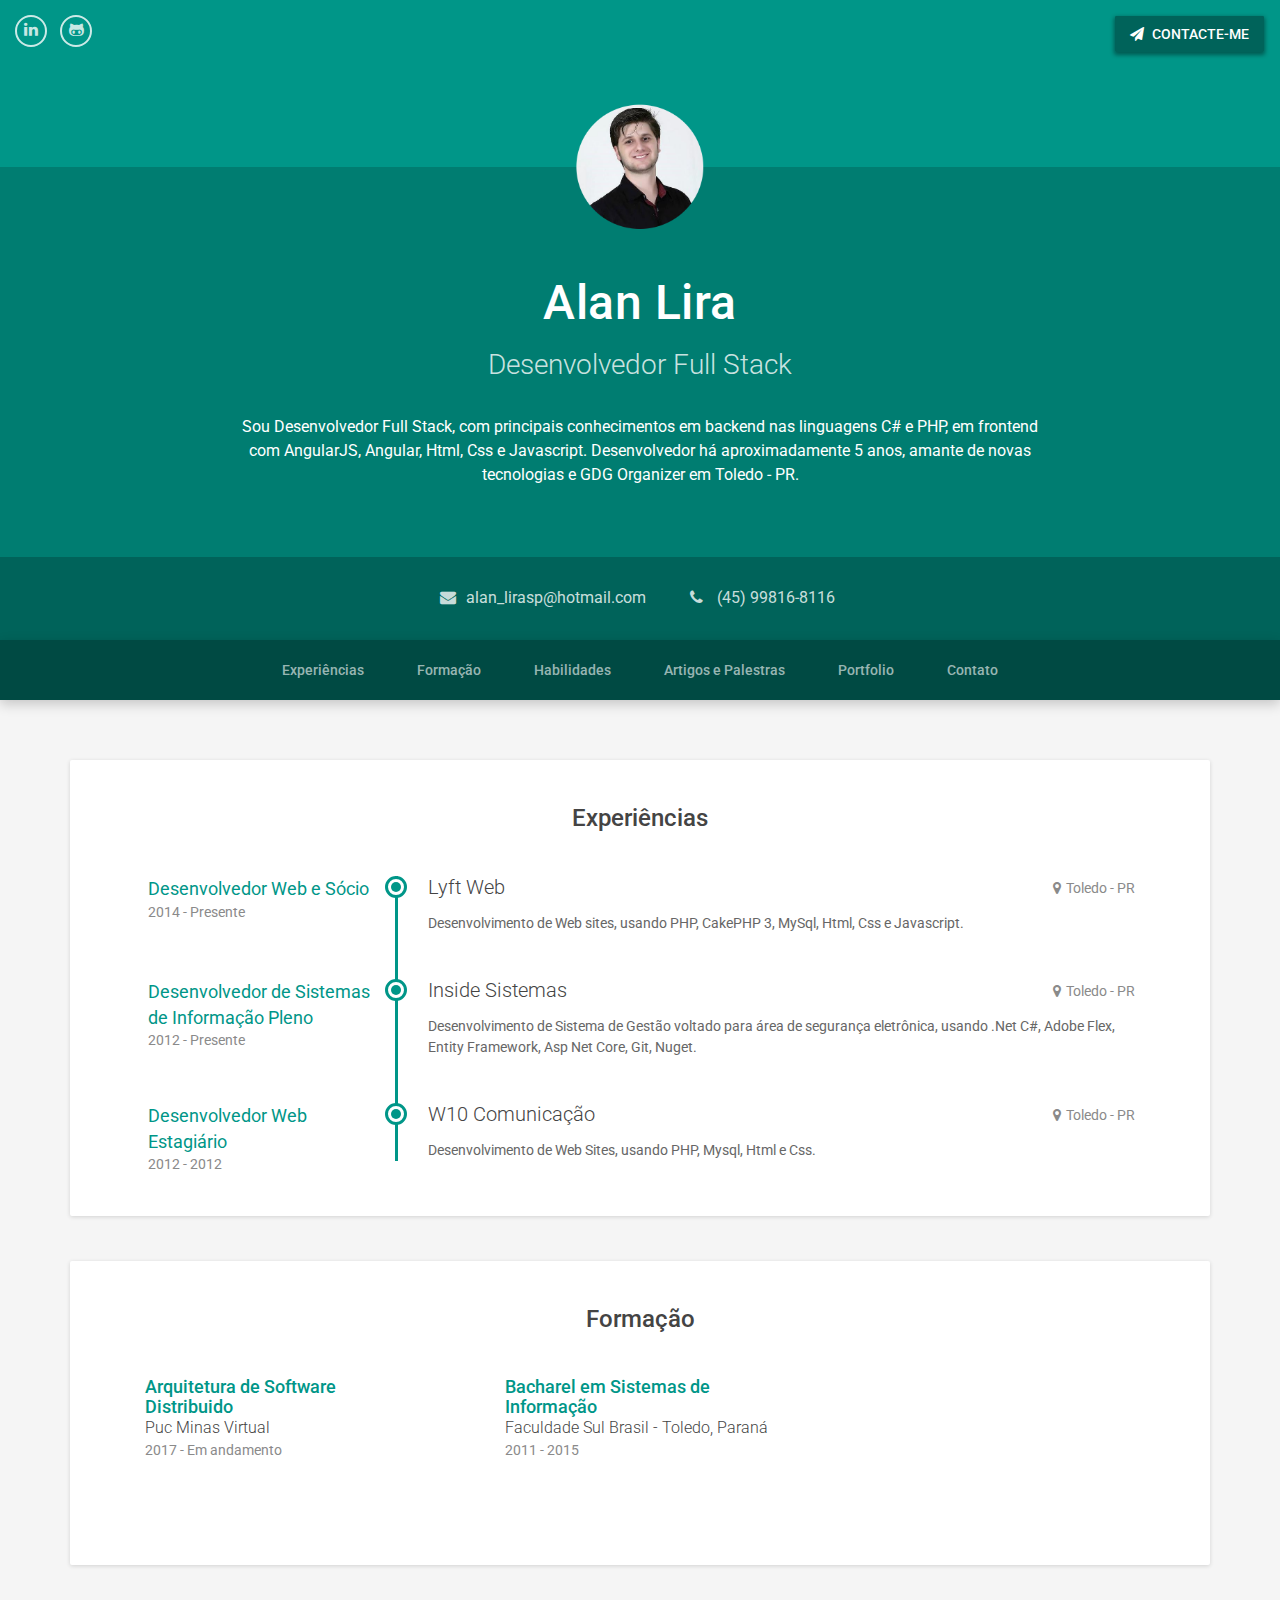
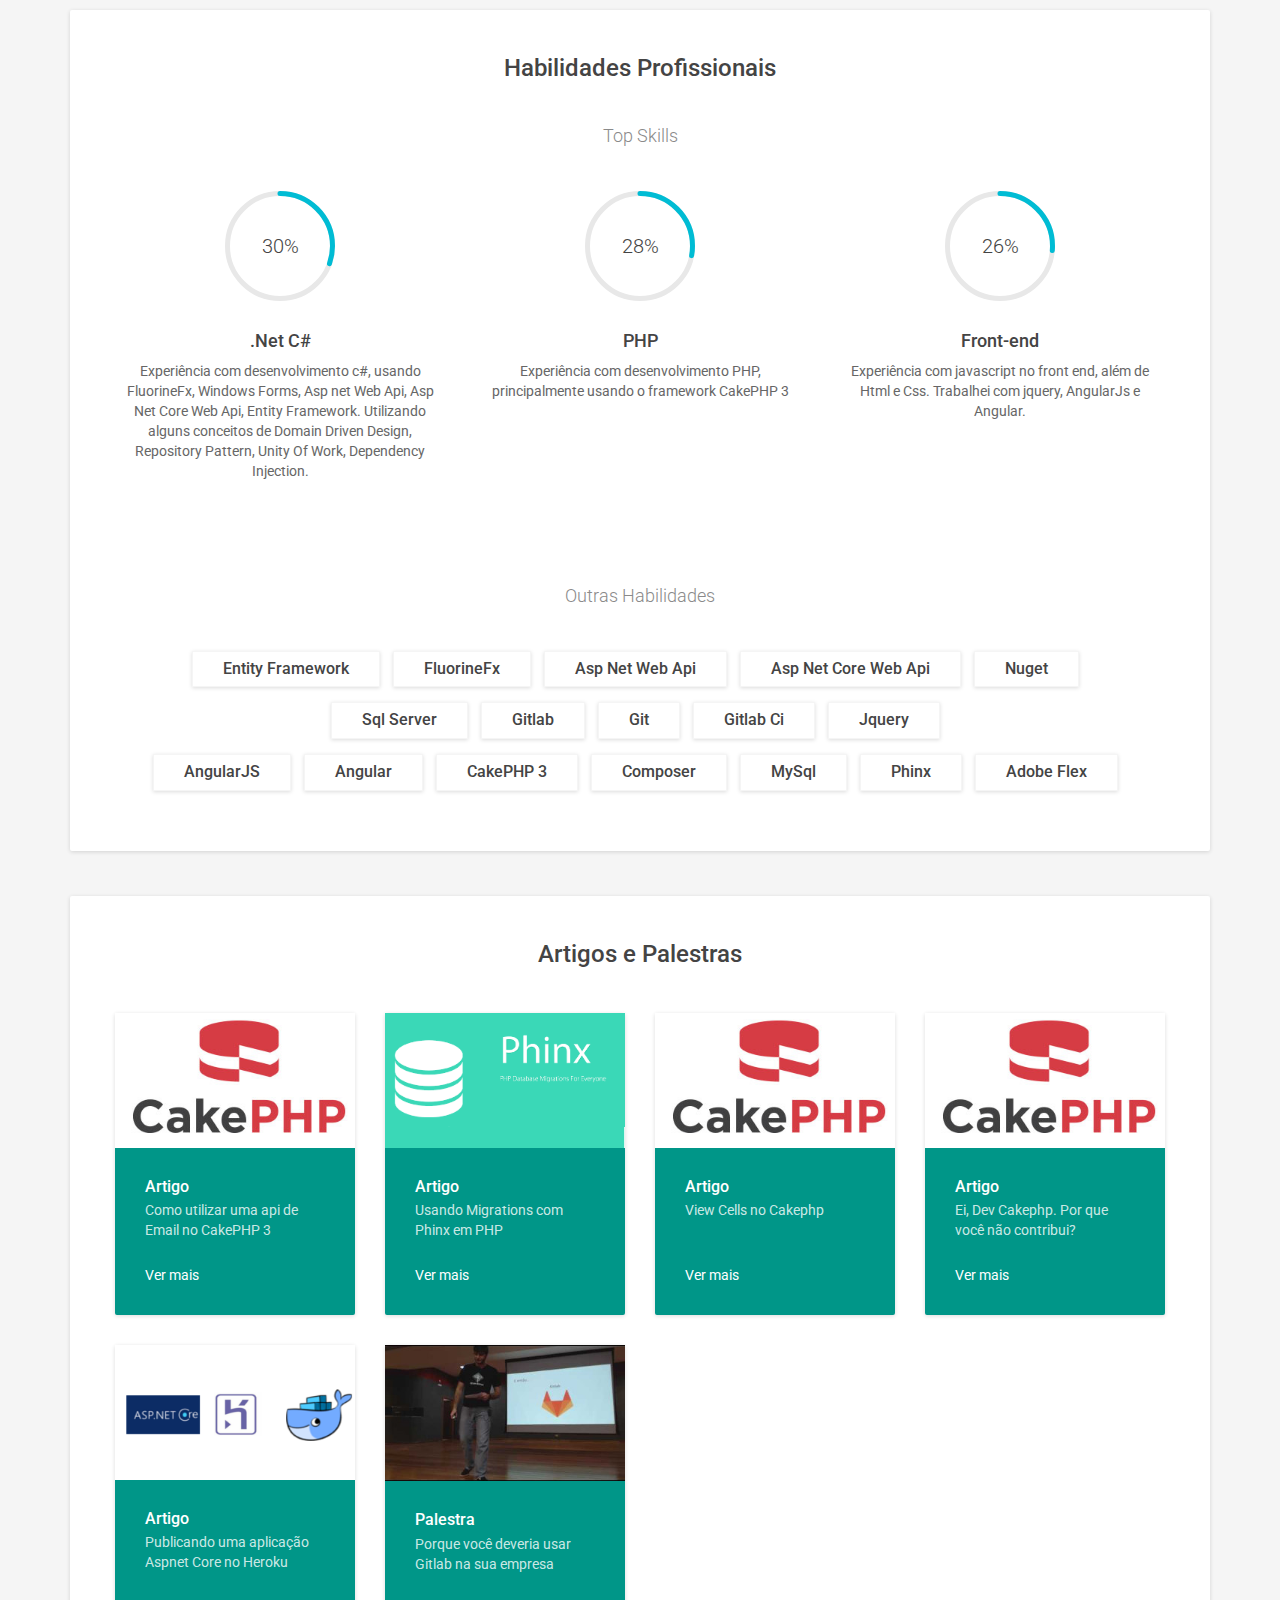
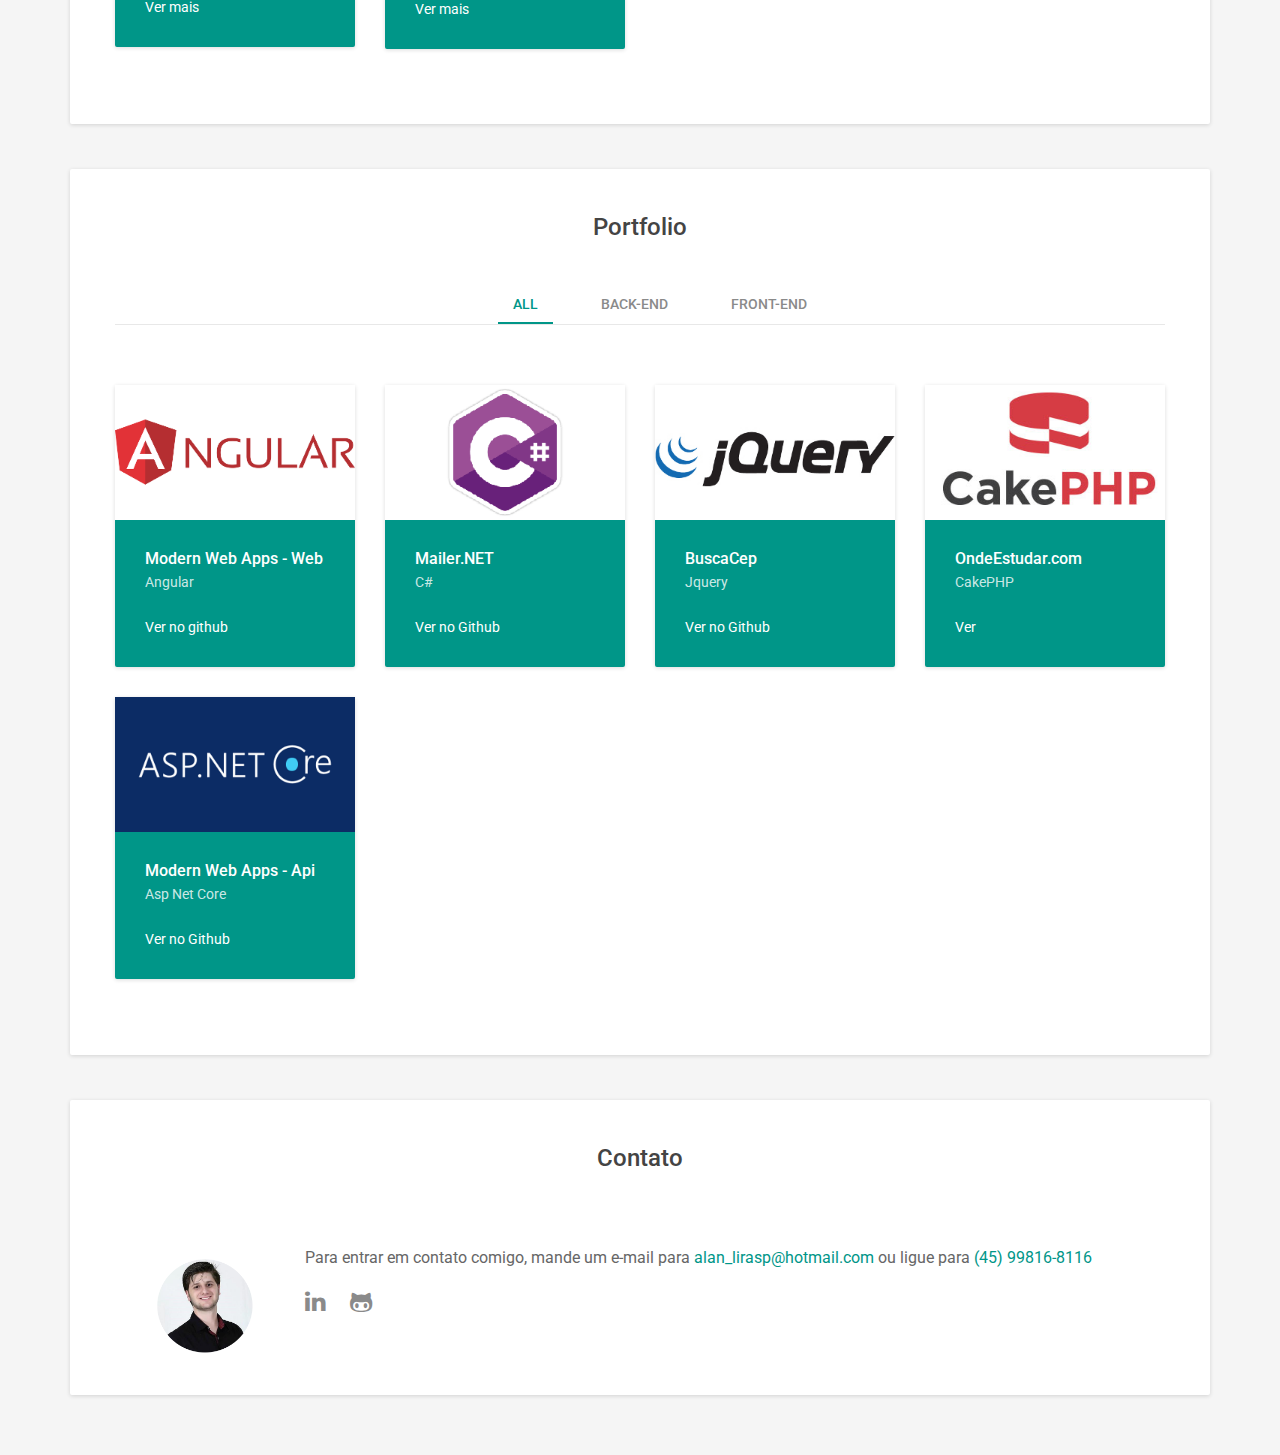
==== index.html @ 94ecdfa1 "changed images from portfolio" ====
<!DOCTYPE html>
<!--[if IE 8]> <html lang="en" class="ie8"> <![endif]-->  
<!--[if IE 9]> <html lang="en" class="ie9"> <![endif]-->  
<!--[if !IE]><!--> <html lang="en"> <!--<![endif]-->  
<head>
    <title>Alan Lira - Currículo</title>
    <!-- Meta -->
    <meta charset="utf-8">
    <meta http-equiv="X-UA-Compatible" content="IE=edge">
    <meta name="viewport" content="width=device-width, initial-scale=1.0">
    <meta name="description" content="Responsive Resume/CV／Portfolio Template">
    <meta name="author" content="Xiaoying Riley at 3rd Wave Media">    
    <link rel="shortcut icon" href="favicon.ico">  
    <link href='https://fonts.googleapis.com/css?family=Roboto:400,500,400italic,300italic,300,500italic,700,700italic,900,900italic' rel='stylesheet' type='text/css'>
    <!-- Global CSS -->
    <link rel="stylesheet" href="plugins/bootstrap/css/bootstrap.min.css">   
    <!-- Plugins CSS -->
    <link rel="stylesheet" href="plugins/font-awesome/css/font-awesome.css">
    
    <!-- Theme CSS -->  
    <link id="theme-style" rel="stylesheet" href="css/style.css">
    <!-- HTML5 shim and Respond.js for IE8 support of HTML5 elements and media queries -->
    <!--[if lt IE 9]>
      <script src="https://oss.maxcdn.com/html5shiv/3.7.2/html5shiv.min.js"></script>
      <script src="https://oss.maxcdn.com/respond/1.4.2/respond.min.js"></script>
    <![endif]-->
</head> 

<body>
    
    <header class="header">
        <div class="top-bar container-fluid">
            <div class="actions">
                <a class="btn hidden-xs" href="mailto:alan_lirasp@hotmail.com"><i class="fa fa-paper-plane" aria-hidden="true"></i> CONTACTE-ME</a>
                <!--<a class="btn" href="#"><i class="fa fa-download" aria-hidden="true"></i> Download My Resume</a>-->
            </div><!--//actions-->
            <ul class="social list-inline">
                <li><a href="https://www.linkedin.com/in/alan-lira-56ba47ab" target="_blank"><i class="fa fa-linkedin" aria-hidden="true"></i></a></li>
                <li><a href="https://github.com/lira92" target="_blank"><i class="fa fa-github-alt" aria-hidden="true"></i></a></li>
            </ul><!--//social-->
        </div><!--//top-bar-->
        
        <div class="intro">
            <div class="container text-center">
                <img class="profile-image" src="images/profile.png" alt="">
                <h1 class="name">Alan Lira</h1>
                <div class="title">Desenvolvedor Full Stack</div>
                <div class="profile">
                    <p>Sou Desenvolvedor Full Stack, com principais conhecimentos em backend nas linguagens C# e PHP, 
                        em frontend com AngularJS, Angular, Html, Css e Javascript. 
                        Desenvolvedor há aproximadamente 5 anos, amante de novas tecnologias e GDG Organizer em Toledo - PR.</p>
                </div><!--//profile-->
            </div><!--//container-->
        </div><!--//intro-->
        
        <div class="contact-info">
            <div class="container text-center">
                <ul class="list-inline">
                    <li class="email"><i class="fa fa-envelope"></i><a href="mailto:alan_lirasp@hotmail.com">alan_lirasp@hotmail.com</a></li>
                    <li><i class="fa fa-phone"></i> <a href="tel: 45998168116">(45) 99816-8116</a></li>
                    <!--<li class="website"><i class="fa fa-globe"></i><a href="#" target="_blank">portfoliosite.com</a></li>-->
                </ul>
            </div><!--//container-->
        </div><!--//contact-info-->
        
        <div class="page-nav-space-holder hidden-xs">
            <div id="page-nav-wrapper" class="page-nav-wrapper text-center">
                <div class="container">
                    <ul id="page-nav" class="nav page-nav list-inline">
                        <li><a class="scrollto" href="#experiences-section">Experiências</a></li>
                        <li><a class="scrollto" href="#education-section">Formação</a></li>
                        <li><a class="scrollto" href="#skills-section">Habilidades</a></li>
                        <li><a class="scrollto" href="#blog-section">Artigos e Palestras</a></li>
                        <li><a class="scrollto" href="#portfolio-section">Portfolio</a></li>
                        <li><a class="scrollto" href="#contact-section">Contato</a></li>
                    </ul><!--//page-nav-->
                </div>
            </div><!--//page-nav-wrapper-->
        </div>
        
    </header><!--//header-->

    <div class="wrapper container">
        <section id="experiences-section" class="experiences-section section">
            <h2 class="section-title">Experiências</h2>
            <div class="timeline">
                <div class="item">
                    <div class="work-place">
                        <h3 class="place">Lyft Web</h3>
                        <div class="location"><i class="fa fa-map-marker" aria-hidden="true"></i>Toledo - PR</div>
                    </div>
                    <div class="job-meta">
                        <div class="title">Desenvolvedor Web e Sócio</div>
                        <div class="time">2014 - Presente</div>
                    </div><!--//job-meta-->
                    <div class="job-desc">
                        <p>Desenvolvimento de Web sites, usando PHP, CakePHP 3, MySql, Html, Css e Javascript.</p> 
                    </div><!--//job-desc-->
                </div><!--//item-->

                <div class="item">
                    <div class="work-place">
                        <h3 class="place">Inside Sistemas</h3>
                        <div class="location"><i class="fa fa-map-marker" aria-hidden="true"></i>Toledo - PR</div>
                    </div>
                    <div class="job-meta">
                        <div class="title">Desenvolvedor de Sistemas <br/> de Informação Pleno</div>
                        <div class="time">2012 - Presente</div>
                    </div><!--//job-meta-->
                    <div class="job-desc">
                        <p>Desenvolvimento de Sistema de Gestão voltado para área de segurança eletrônica, 
								usando .Net C#, Adobe Flex, Entity Framework, Asp Net Core, Git, Nuget.</p> 
                    </div><!--//job-desc-->
                </div><!--//item-->

                <div class="item">
                    <div class="work-place">
                        <h3 class="place">W10 Comunicação</h3>
                        <div class="location"><i class="fa fa-map-marker" aria-hidden="true"></i>Toledo - PR</div>
                    </div>
                    <div class="job-meta">
                        <div class="title">Desenvolvedor Web <br/> Estagiário</div>
                        <div class="time">2012 - 2012</div>
                    </div><!--//job-meta-->
                    <div class="job-desc">
                        <p>Desenvolvimento de Web Sites, usando PHP, Mysql, Html e Css.</p> 
                    </div><!--//job-desc-->
                </div><!--//item-->
            </div><!--//timeline-->
            
        </section><!--//section-->

        <section id="education-section" class="education-section section">
            <h2 class="section-title">Formação</h2>
            <div class="row">                
                <div class="item col-xs-12 col-sm-4">
                    <div class="item-inner">
                        <h3 class="degree">Arquitetura de Software Distribuido</h3>
                        <div class="education-body">
                            Puc Minas Virtual
                        </div><!--//education-body-->
                        <div class="time">2017 - Em andamento</div>
                        <!--<div class="desc">
                            Lorem ipsum dolor sit amet, consectetuer adipiscing elit. Aenean commodo ligula eget dolor. Aenean massa. Cum sociis natoque penatibus et magnis dis parturient 
                        </div>-->
                    </div><!--//item-inner-->
                </div><!--//item-->
                <div class="item col-xs-12 col-sm-4">
                    <div class="item-inner">
                        <h3 class="degree">Bacharel em Sistemas de Informação</h3>
                        <div class="education-body">
                            Faculdade Sul Brasil - Toledo, Paraná
                        </div><!--//education-body-->
                        <div class="time">2011 - 2015</div>
                        <!--<div class="desc">
                            Lorem ipsum dolor sit amet, consectetuer adipiscing elit. Aenean commodo ligula eget dolor. Aenean massa. Cum sociis natoque penatibus et magnis dis parturient 
                        </div>-->
                    </div><!--//item-inner-->
                </div><!--//item-->
            </div><!--//row-->
        </section><!--//section-->
        
        
        <section id="skills-section" class="skills-section section text-center">
            <h2 class="section-title">Habilidades Profissionais</h2>
            <div class="top-skills">
                <h3 class="subtitle">Top Skills</h3>
                <div class="row">
                    <div class="item col-xs-12 col-sm-4">
                        <div class="item-inner">
                            <div class="chart-easy-pie text-center">
                                <div class="chart-theme-1 chart" data-percent="98"><span>98</span>%</div>
                            </div>
                            <h4 class="skill-name">.Net C#</h4>
                            <!--<div class="level">4 anos</div>-->
                            <div class="desc">
                                Experiência com desenvolvimento c#, usando FluorineFx, Windows Forms, Asp net Web Api, Asp Net Core Web Api, Entity Framework. 
								Utilizando alguns conceitos de Domain Driven Design, Repository Pattern, Unity Of Work, Dependency Injection.
                            </div>
                        </div><!--//item-inner-->
                    </div><!--//item-->
                    <div class="item col-xs-12 col-sm-4">
                        <div class="item-inner">
                            <div class="chart-easy-pie text-center">
                                <div class="chart-theme-1 chart" data-percent="90"><span>90</span>%</div>
                            </div>
                            <h4 class="skill-name">PHP</h4>
                            <!--<div class="level">Expert, 8 years</div>-->
                            <div class="desc">
                                Experiência com desenvolvimento PHP, principalmente usando o framework CakePHP 3
                            </div>
                        </div><!--//item-inner-->
                    </div><!--//item-->
                    <div class="item col-xs-12 col-sm-4">
                        <div class="item-inner">
                            <div class="chart-easy-pie text-center">
                                <div class="chart-theme-1 chart" data-percent="85"><span>85</span>%</div>
                            </div>
                            <h4 class="skill-name">Front-end</h4>
                            <!--<div class="level">Advanced, 4 years</div>-->
                            <div class="desc">
                                Experiência com javascript no front end, além de Html e Css. Trabalhei com jquery, AngularJs e Angular.
                            </div>
                        </div><!--//item-inner-->
                    </div><!--//item-->
                </div><!--//row-->
            </div><!--//top-skills-->
            
            <div class="other-skills">
                <h3 class="subtitle">Outras Habilidades</h3>
                <div class="misc-skills">
                    <span class="skill-tag">Entity Framework</span>
                    <span class="skill-tag">FluorineFx</span>
                    <span class="skill-tag">Asp Net Web Api</span>
                    <span class="skill-tag">Asp Net Core Web Api</span>
                    <span class="skill-tag">Nuget</span>
                    <br>
                    <span class="skill-tag">Sql Server</span>
                    <span class="skill-tag">Gitlab</span>
                    <span class="skill-tag">Git</span>
                    <span class="skill-tag">Gitlab Ci</span>
                    <span class="skill-tag">Jquery</span>
                    <br>
                    <span class="skill-tag">AngularJS</span>
                    <span class="skill-tag">Angular</span>
                    <span class="skill-tag">CakePHP 3</span>
                    <span class="skill-tag">Composer</span>
                    <span class="skill-tag">MySql</span>
                    <span class="skill-tag">Phinx</span>
                    <span class="skill-tag">Adobe Flex</span>
                </div>
            </div><!--//other-skills-->
            
        </section><!--//skills-section-->
        
        <section id="blog-section" class="portfolio-section section">
            <h2 class="section-title">Artigos e Palestras</h2>
            <div class="items-wrapper isotope row">
                <div class="item col-md-3 col-xs-6 ">
                    <div class="item-inner">
                        <figure class="figure">
                            <img class="img-responsive" src="images/posts/cakephp.png" alt="" />
                        </figure>
                        <div class="content text-left">
                            <h3 class="sub-title"><a href="#">Artigo</a></h3>
                            <div class="meta">Como utilizar uma api de Email no CakePHP 3</div>
                            <div class="action">
                                <a href="#">
                                    Ver mais
                                </a>
                            </div>
                        </div><!--//content-->    
                        <a class="link-mask" target="_blank" href="https://medium.com/@lira92/como-utilizar-uma-api-de-email-no-cake-php-3-7c60fd115f94"></a>              
                    </div><!--//item-inner-->
                </div><!--//item-->
                <div class="item col-md-3 col-xs-6 ">
                    <div class="item-inner">
                        <figure class="figure">
                            <img class="img-responsive" src="images/posts/phinx.png" alt="" />
                        </figure>
                        <div class="content text-left">
                            <h3 class="sub-title"><a href="#">Artigo</a></h3>
                            <div class="meta">Usando Migrations com Phinx em PHP</div>
                            <div class="action">
                                <a href="#">
                                    Ver mais
                                </a>
                            </div>
                        </div><!--//content-->    
                        <a class="link-mask" target="_blank" href="https://medium.com/@lira92/trabalhando-com-migrations-com-phinx-df0461e6182e"></a>              
                    </div><!--//item-inner-->
                </div><!--//item-->
                <div class="item col-md-3 col-xs-6 ">
                    <div class="item-inner">
                        <figure class="figure">
                            <img class="img-responsive" src="images/posts/cakephp.png" alt="" />
                        </figure>
                        <div class="content text-left">
                            <h3 class="sub-title"><a href="#">Artigo</a></h3>
                            <div class="meta">View Cells no Cakephp <br/><br/></div>
                            <div class="action">
                                <a href="#">
                                    Ver mais
                                </a>
                            </div>
                        </div><!--//content-->    
                        <a class="link-mask" target="_blank" href="https://medium.com/@lira92/view-cells-no-cakephp-d301a5a92a45"></a>              
                    </div><!--//item-inner-->
                </div><!--//item-->
                <div class="item col-md-3 col-xs-6 ">
                    <div class="item-inner">
                        <figure class="figure">
                            <img class="img-responsive" src="images/posts/cakephp.png" alt="" />
                        </figure>
                        <div class="content text-left">
                            <h3 class="sub-title">
                                <a href="#">
                                    Artigo
                                </a>
                            </h3>
                            <div class="meta">Ei, Dev Cakephp. Por que você não contribui?</div>
                            <div class="action">
                                <a href="#">
                                    Ver mais
                                </a>
                            </div>
                        </div><!--//content-->    
                        <a class="link-mask" target="_blank" href="http://www.cakephpbrasil.com.br/documentacao/2017/04/10/ei-dev-cakephp-por-que-voce-nao-contribui/"></a>              
                    </div><!--//item-inner-->
                </div><!--//item-->

                <div class="item col-md-3 col-xs-6 ">
                    <div class="item-inner">
                        <figure class="figure">
                            <img class="img-responsive" src="images/posts/asp-net-heroku.png" alt="" />
                        </figure>
                        <div class="content text-left">
                            <h3 class="sub-title">
                                <a href="#">
                                    Artigo
                                </a>
                            </h3>
                            <div class="meta">Publicando uma aplicação Aspnet Core no Heroku</div>
                            <div class="action">
                                <a href="#">
                                    Ver mais
                                </a>
                            </div>
                        </div><!--//content-->    
                        <a class="link-mask" target="_blank" href="http://www.gdgtoledopr.org/aspnet/heroku/docker/dotnet/2017/06/01/publicando-uma-aplicacao-asp-net-core-no-heroku/"></a>              
                    </div><!--//item-inner-->
                </div><!--//item-->

                <div class="item col-md-3 col-xs-6 ">
                    <div class="item-inner">
                        <figure class="figure">
                            <img class="img-responsive" src="images/posts/gitlab-palestra.jpg" alt="" />
                        </figure>
                        <div class="content text-left">
                            <h3 class="sub-title">
                                <a href="#">
                                    Palestra
                                </a>
                            </h3>
                            <div class="meta">Porque você deveria usar Gitlab na sua empresa</div>
                            <div class="action">
                                <a href="#">
                                    Ver mais
                                </a>
                            </div>
                        </div><!--//content-->    
                        <a class="link-mask" target="_blank" href="https://www.youtube.com/watch?v=D3w7IYBYNvc"></a>              
                    </div><!--//item-inner-->
                </div><!--//item-->
                
            </div><!--//item-wrapper-->
            
        </section><!--//section-->

        <section id="portfolio-section" class="portfolio-section section">
            <h2 class="section-title">Portfolio</h2>
            <ul id="filters" class="filters clearfix">
                <li class="type active" data-filter="*">All</li>
                <li class="type" data-filter=".backend">Back-end</li>
                <li class="type" data-filter=".frontend">Front-end</li>
            </ul><!--//filters-->
            <div class="items-wrapper isotope row">
                <div class="item frontend col-md-3 col-xs-6 ">
                    <div class="item-inner">
                        <figure class="figure">
                            <img class="img-responsive" src="images/portfolio/angular.png" alt="" />
                        </figure>
                        <div class="content text-left">
                            <h3 class="sub-title"><a href="#">Modern Web Apps - Web</a></h3>
                            <div class="meta">Angular</div>
                            <div class="action"><a href="#">Ver no github</a></div>
                        </div><!--//content-->    
                        <a class="link-mask" target="_blank" href="https://github.com/lira92/ModernStore.App"></a>              
                    </div><!--//item-inner-->
                </div><!--//item-->
                <div class="item backend col-md-3 col-xs-6 ">
                    <div class="item-inner">
                        <figure class="figure">
                            <img class="img-responsive" src="images/portfolio/csharp.png" alt="" />
                        </figure>
                        <div class="content text-left">
                            <h3 class="sub-title"><a href="#">Mailer.NET</a></h3>
                            <div class="meta">C#</div>
                            <div class="action"><a href="#">Ver no Github</a></div>
                        </div><!--//content-->    
                        <a class="link-mask" target="_blank" href="https://github.com/Inside-Sistemas/mailer.net"></a>              
                    </div><!--//item-inner-->
                </div><!--//item-->
                <div class="item frontend col-md-3 col-xs-6 ">
                    <div class="item-inner">
                        <figure class="figure">
                            <img class="img-responsive" src="images/portfolio/jquery.jpg" alt="" />
                        </figure>
                        <div class="content text-left">
                            <h3 class="sub-title"><a href="#">BuscaCep</a></h3>
                            <div class="meta">Jquery</div>
                            <div class="action"><a href="#">Ver no Github</a></div>
                        </div><!--//content-->    
                        <a class="link-mask" target="_blank" href="https://github.com/lira92/buscacep"></a>              
                    </div><!--//item-inner-->
                </div><!--//item-->
                <div class="item backend col-md-3 col-xs-6 ">
                    <div class="item-inner">
                        <figure class="figure">
                            <img class="img-responsive" src="images/portfolio/cakephp.png" alt="" />
                        </figure>
                        <div class="content text-left">
                            <h3 class="sub-title"><a href="#">OndeEstudar.com</a></h3>
                            <div class="meta">CakePHP</div>
                            <div class="action"><a href="#">Ver</a></div>
                        </div><!--//content-->    
                        <a class="link-mask" target="_blank" href="http://ondeestudar.com/"></a>              
                    </div><!--//item-inner-->
                </div><!--//item-->
                <div class="item backend col-md-3 col-xs-6 ">
                    <div class="item-inner">
                        <figure class="figure">
                            <img class="img-responsive" src="images/portfolio/asp-net-core.png" alt="" />
                        </figure>
                        <div class="content text-left">
                            <h3 class="sub-title"><a href="#">Modern Web Apps - Api</a></h3>
                            <div class="meta">Asp Net Core</div>
                            <div class="action"><a href="#">Ver no Github</a></div>
                        </div><!--//content-->    
                        <a class="link-mask" target="_blank" href="https://github.com/lira92/ModernStore.Api"></a>              
                    </div><!--//item-inner-->
                </div><!--//item-->
            </div><!--//item-wrapper-->
            
        </section><!--//section-->
        
        <section id="contact-section" class="contact-section section">
            <h2 class="section-title">Contato</h2>
            <div class="intro">
                <img class="profile-image" src="images/profile.png" alt="">
                <div class="dialog">
                    <p>Para entrar em contato comigo, mande um e-mail para <a href="mailto:alan_lirasp@hotmail.com">alan_lirasp@hotmail.com</a> ou ligue para <a href="tel:45998168116">(45) 99816-8116</a></p>
                    <ul class="social list-inline">
                        <li><a href="https://www.linkedin.com/in/alan-lira-56ba47ab"><i class="fa fa-linkedin" aria-hidden="true"></i></a></li>
                        <li><a href="https://github.com/lira92"><i class="fa fa-github-alt" aria-hidden="true"></i></a></li>
                    </ul><!--//social-->
                </div><!--//diaplog-->
            </div><!--//intro-->

        </section><!--//section-->
        
    </div><!--//wrapper-->
    
    <!-- Javascript -->          
    <script type="text/javascript" src="plugins/jquery-1.12.4.min.js"></script>
    <script type="text/javascript" src="plugins/bootstrap/js/bootstrap.min.js"></script>  
    <script type="text/javascript" src="plugins/back-to-top.js"></script>
    <script type="text/javascript" src="plugins/jquery-scrollTo/jquery.scrollTo.min.js"></script> 
    <script type="text/javascript" src="plugins/easy-pie-chart/dist/jquery.easypiechart.min.js"></script>
    <script type="text/javascript" src="plugins/imagesloaded.pkgd.min.js"></script> 
    <script type="text/javascript" src="plugins/isotope.pkgd.min.js"></script>  

    <!-- custom js -->
    <script type="text/javascript" src="js/main.js"></script>
</body>
</html>
---- css/style.css ----
/*   
 * Template Name: Sphere - Responsive website template for CV/Resume/Portfolio
 * Version: 1.0
 * Author: Xiaoying Riley at 3rd Wave Media
 * Website: http://themes.3rdwavemedia.com/
 * Twitter: @3rdwave_themes
*/
/* ======= Base ======= */
body {
  font-family: 'Roboto', sans-serif;
  color: #666;
  background: #f5f5f5;
  font-size: 14px;
  -webkit-font-smoothing: antialiased;
  -moz-osx-font-smoothing: grayscale;
  color: #444;
  overflow-x: hidden;
}
h1,
h2,
h3,
h4,
h5,
h6 {
  font-weight: 500;
}
a {
  color: #009688;
  -webkit-transition: all 0.4s ease-in-out;
  -moz-transition: all 0.4s ease-in-out;
  -ms-transition: all 0.4s ease-in-out;
  -o-transition: all 0.4s ease-in-out;
}
a:hover {
  text-decoration: underline;
  color: #004a43;
}
a:focus {
  text-decoration: none;
}
p {
  line-height: 1.5;
}
.btn,
a.btn {
  background: #00635a;
  color: #fff;
  padding: 8px 15px;
  -webkit-border-radius: 2px;
  -moz-border-radius: 2px;
  -ms-border-radius: 2px;
  -o-border-radius: 2px;
  border-radius: 2px;
  -moz-background-clip: padding;
  -webkit-background-clip: padding-box;
  background-clip: padding-box;
  -webkit-box-shadow: 0 2px 4px 0 rgba(0, 0, 0, 0.4);
  -moz-box-shadow: 0 2px 4px 0 rgba(0, 0, 0, 0.4);
  box-shadow: 0 2px 4px 0 rgba(0, 0, 0, 0.4);
  text-transform: uppercase;
  font-weight: 500;
  font-size: 14px;
}
.btn:hover,
a.btn:hover {
  color: #fff;
  background: #007d71;
}
#topcontrol {
  -webkit-transition: all 0.4s ease-in-out;
  -moz-transition: all 0.4s ease-in-out;
  -ms-transition: all 0.4s ease-in-out;
  -o-transition: all 0.4s ease-in-out;
  background: #00635a;
  color: #fff;
  text-align: center;
  display: inline-block;
  z-index: 30;
  width: 36px;
  height: 36px;
  -webkit-border-radius: 50%;
  -moz-border-radius: 50%;
  -ms-border-radius: 50%;
  -o-border-radius: 50%;
  border-radius: 50%;
  -moz-background-clip: padding;
  -webkit-background-clip: padding-box;
  background-clip: padding-box;
  -webkit-box-shadow: 0 6px 10px 0 rgba(0, 0, 0, 0.3);
  -moz-box-shadow: 0 6px 10px 0 rgba(0, 0, 0, 0.3);
  box-shadow: 0 6px 10px 0 rgba(0, 0, 0, 0.3);
}
#topcontrol:hover {
  background: #004a43;
  color: #fff;
}
#topcontrol .fa {
  position: relative;
  top: 3px;
  font-size: 25px;
  font-weight: normal;
}
.header {
  background: #009688;
  color: #fff;
}
.header a {
  color: #fff;
}
.header .top-bar {
  position: relative;
  padding-top: 15px;
  padding-bottom: 120px;
}
.header .social {
  margin-bottom: 0;
}
.header .social a {
  color: rgba(255, 255, 255, 0.8);
  display: inline-block;
  text-align: center;
  width: 32px;
  height: 32px;
  -webkit-border-radius: 50%;
  -moz-border-radius: 50%;
  -ms-border-radius: 50%;
  -o-border-radius: 50%;
  border-radius: 50%;
  -moz-background-clip: padding;
  -webkit-background-clip: padding-box;
  background-clip: padding-box;
  padding-top: 2px;
  font-size: 16px;
  border: 2px solid rgba(255, 255, 255, 0.8);
}
.header .social a:hover {
  color: #fff;
  border-color: #fff;
}
.header .actions {
  position: absolute;
  right: 15px;
  top: 15px;
}
.header .actions .fa {
  margin-right: 5px;
}
.header .actions a {
  margin-right: 10px;
  color: #fff;
}
.header .actions a:last-child {
  margin-right: 0;
}
.header .profile-image {
  position: absolute;
  width: 160px;
  height: 160px;
  top: -80px;
  margin-left: -80px;
  left: 50%;
}
.header .name {
  font-size: 48px;
  margin-bottom: 15px;
  letter-spacing: 0.5px;
}
.header .title {
  font-size: 28px;
  font-weight: 300;
  color: rgba(255, 255, 255, 0.8);
  margin-bottom: 30px;
}
.header .intro {
  background: #007d71;
  padding-top: 90px;
  padding-bottom: 60px;
  position: relative;
  font-size: 16px;
}
.header .profile {
  max-width: 800px;
  margin: 0 auto;
}
.header .contact-info {
  background: #00635a;
  padding-top: 30px;
  padding-bottom: 30px;
  font-size: 16px;
}
.header .contact-info ul {
  margin-bottom: 0;
}
.header .contact-info li {
  margin-right: 30px;
  color: rgba(255, 255, 255, 0.8);
}
.header .contact-info li a {
  color: rgba(255, 255, 255, 0.8);
}
.header .contact-info li a:hover {
  color: #fff;
}
.header .contact-info li:last-child {
  margin-right: 0;
}
.header .contact-info li .fa {
  margin-right: 10px;
}
/* Page Nav */
.page-nav-space-holder {
  height: 60px;
  position: relative;
}
.page-nav-wrapper {
  background: #004a43;
  padding-top: 20px;
  padding-bottom: 20px;
  position: absolute;
  width: 100%;
  left: 0;
  -webkit-box-shadow: 0 4px 12px rgba(0, 0, 0, 0.2);
  -moz-box-shadow: 0 4px 12px rgba(0, 0, 0, 0.2);
  box-shadow: 0 4px 12px rgba(0, 0, 0, 0.2);
}
.page-nav-wrapper.fixed {
  position: fixed;
  top: 0;
  left: 0;
  width: 100%;
  z-index: 100;
  background: #009688;
}
.page-nav-wrapper a {
  color: rgba(255, 255, 255, 0.6);
  text-decoration: none;
  font-weight: 500;
}
.page-nav-wrapper .page-nav {
  margin: 0 auto;
  display: inline-block;
}
.page-nav-wrapper .page-nav li {
  margin-right: 30px;
  display: inline-block;
  background: none;
}
.page-nav-wrapper .page-nav li:hover,
.page-nav-wrapper .page-nav li:active {
  background: none;
}
.page-nav-wrapper .page-nav li.active a {
  color: #fff;
  background: none;
}
.page-nav-wrapper .page-nav li a {
  color: rgba(255, 255, 255, 0.6);
  padding: inherit;
}
.page-nav-wrapper .page-nav li a:hover {
  color: #fff;
}
.page-nav-wrapper .page-nav li a:hover,
.page-nav-wrapper .page-nav li a:active,
.page-nav-wrapper .page-nav li a:focus {
  background: none;
}
.page-nav-wrapper .page-nav li:last-child {
  margin-right: 0;
}
.wrapper {
  padding-top: 60px;
  padding-bottom: 60px;
}
.section {
  -webkit-box-shadow: 0 1px 4px 0 rgba(0, 0, 0, 0.14);
  -moz-box-shadow: 0 1px 4px 0 rgba(0, 0, 0, 0.14);
  box-shadow: 0 1px 4px 0 rgba(0, 0, 0, 0.14);
  padding: 45px;
  background: #fff;
  margin-bottom: 45px;
  -webkit-border-radius: 2px;
  -moz-border-radius: 2px;
  -ms-border-radius: 2px;
  -o-border-radius: 2px;
  border-radius: 2px;
  -moz-background-clip: padding;
  -webkit-background-clip: padding-box;
  background-clip: padding-box;
}
.section:last-child {
  margin-bottom: 0;
}
.section-title {
  margin-top: 0;
  margin-bottom: 45px;
  font-size: 24px;
  text-align: center;
}
.timeline {
  border-left: 3px solid #009688;
  border-bottom-right-radius: 2px;
  border-top-right-radius: 2px;
  position: relative;
  padding: 0 30px;
  margin-left: 280px;
}
.timeline .item {
  position: relative;
  margin-bottom: 45px;
}
.timeline .item:last-child {
  margin-bottom: 0;
}
.timeline .item:before {
  content: "";
  position: absolute;
  left: -43px;
  top: 0;
  display: inline-block;
  width: 22px;
  height: 22px;
  -webkit-border-radius: 50%;
  -moz-border-radius: 50%;
  -ms-border-radius: 50%;
  -o-border-radius: 50%;
  border-radius: 50%;
  -moz-background-clip: padding;
  -webkit-background-clip: padding-box;
  background-clip: padding-box;
  background: #fff;
  border: 3px solid #009688;
}
.timeline .item:after {
  content: "";
  position: absolute;
  left: -37px;
  top: 6px;
  display: inline-block;
  width: 10px;
  height: 10px;
  -webkit-border-radius: 50%;
  -moz-border-radius: 50%;
  -ms-border-radius: 50%;
  -o-border-radius: 50%;
  border-radius: 50%;
  -moz-background-clip: padding;
  -webkit-background-clip: padding-box;
  background-clip: padding-box;
  background: #009688;
  z-index: 10;
}
.timeline .work-place {
  position: relative;
}
.timeline .location {
  position: absolute;
  right: 0;
  top: 2px;
  color: #8a8a8a;
}
.timeline .location .fa {
  margin-right: 5px;
}
.timeline .place {
  margin-top: 0;
  margin-bottom: 15px;
  font-size: 20px;
  font-weight: 300;
}
.timeline .job-meta {
  position: absolute;
  left: -280px;
  top: 0;
}
.timeline .job-meta .title {
  font-size: 18px;
  color: #009688;
}
.timeline .job-meta .time {
  color: #8a8a8a;
}
.timeline .job-desc {
  color: #666;
}
.education-section .item {
  margin-bottom: 45px;
}
.education-section .item-inner {
  padding: 0 30px;
}
.education-section .degree {
  font-size: 18px;
  color: #009688;
  margin-top: 0;
  margin-bottom: 0px;
}
.education-section .education-body {
  font-weight: 500;
  margin-bottom: 0px;
  font-size: 16px;
  font-weight: 300;
}
.education-section .time {
  color: #8a8a8a;
  margin-bottom: 15px;
}
.education-section .desc {
  color: #666;
}
.skills-section .subtitle {
  font-size: 18px;
  color: #8a8a8a;
  margin-top: 0;
  margin-bottom: 45px;
  font-weight: 300;
}
.skills-section .top-skills {
  margin-bottom: 60px;
}
.skills-section .top-skills .item {
  margin-bottom: 45px;
}
.skills-section .level {
  color: #8a8a8a;
  margin-bottom: 15px;
}
.skills-section .desc {
  color: #666;
}
.skills-section .skill-tag {
  -webkit-box-shadow: 0 1px 4px 0 rgba(0, 0, 0, 0.14);
  -moz-box-shadow: 0 1px 4px 0 rgba(0, 0, 0, 0.14);
  box-shadow: 0 1px 4px 0 rgba(0, 0, 0, 0.14);
  padding: 6px 30px;
  display: inline-block;
  margin-right: 10px;
  border: 1px solid #f5f5f5;
  font-weight: 500;
  margin-bottom: 15px;
  font-size: 16px;
}
.chart-easy-pie {
  positon: relative;
}
.chart {
  width: 110px;
  height: 110px;
  vertical-align: middle;
  position: relative;
  margin: 0 auto;
  text-align: center;
  font-size: 20px;
  font-weight: 300;
  margin-bottom: 30px;
}
.chart span {
  line-height: 110px;
}
.chart canvas {
  position: absolute;
  left: 0;
  top: 0;
}
.testimonials-section .testimonials-carousel {
  max-width: 800px;
  margin: 0 auto;
}
.testimonials-section .item {
  padding-left: 60px;
  margin-bottom: 45px;
}
.testimonials-section .quote {
  border-left: none;
  padding: 0;
  font-size: 22px;
  color: #666;
  font-weight: 300;
  position: relative;
}
.testimonials-section .source .name {
  font-size: 16px;
}
.testimonials-section .source .position {
  color: #8a8a8a;
}
.testimonials-section .fa-quote-left {
  position: absolute;
  left: -60px;
  top: 0;
  width: 36px;
  height: 36px;
  display: inline-block;
  background: #009688;
  color: #fff;
  -webkit-border-radius: 50%;
  -moz-border-radius: 50%;
  -ms-border-radius: 50%;
  -o-border-radius: 50%;
  border-radius: 50%;
  -moz-background-clip: padding;
  -webkit-background-clip: padding-box;
  background-clip: padding-box;
  text-align: center;
  padding-top: 10px;
  font-size: 16px;
}
.testimonials-section .carousel-indicators {
  bottom: 0;
  margin-bottom: 0;
}
.testimonials-section .carousel-indicators li {
  background-color: #bdbdbd;
  border: none;
  width: 10px;
  height: 10px;
  margin: 0;
  margin-right: 5px;
}
.testimonials-section .carousel-indicators li.active {
  background-color: #009688;
  width: 10px;
  height: 10px;
  margin: 0;
  margin-right: 5px;
}
.portfolio-section .filters {
  list-style: none;
  margin: 0 auto;
  margin-bottom: 60px;
  text-align: center;
  border-bottom: 1px solid #e8e8e8;
}
.portfolio-section .filters .type {
  margin-right: 30px;
  list-style: none;
  display: inline-block;
  padding: 8px 15px;
  color: #8a8a8a;
  cursor: pointer;
  font-size: 14px;
  text-transform: uppercase;
  font-weight: 500;
}
.portfolio-section .filters .type:last-child {
  margin-right: 0;
}
.portfolio-section .filters .type.active {
  color: #009688;
  border-bottom: 2px solid #009688;
}
.portfolio-section .item {
  margin-bottom: 30px;
}
.portfolio-section .item-inner {
  background: #009688;
  color: #fff;
  -webkit-border-radius: 2px;
  -moz-border-radius: 2px;
  -ms-border-radius: 2px;
  -o-border-radius: 2px;
  border-radius: 2px;
  -moz-background-clip: padding;
  -webkit-background-clip: padding-box;
  background-clip: padding-box;
  position: relative;
  -webkit-box-shadow: 0 1px 4px 0 rgba(0, 0, 0, 0.14);
  -moz-box-shadow: 0 1px 4px 0 rgba(0, 0, 0, 0.14);
  box-shadow: 0 1px 4px 0 rgba(0, 0, 0, 0.14);
}
.portfolio-section .item-inner:hover {
  background: #00a091;
}
.portfolio-section .item-inner:hover img {
  -webkit-opacity: 0.9;
  -moz-opacity: 0.9;
  opacity: 0.9;
}
.portfolio-section .item-inner .content {
  padding: 30px;
  padding-bottom: 75px;
  position: relative;
}
.portfolio-section .item-inner .content a {
  color: #fff;
}
.portfolio-section .item-inner .content .sub-title {
  font-size: 16px;
  margin-top: 0;
  margin-bottom: 5px;
}
.portfolio-section .item-inner .content .meta {
  color: rgba(255, 255, 255, 0.8);
  font-size: 14px;
}
.portfolio-section .item-inner .content .action {
  position: absolute;
  bottom: 30px;
  left: 30px;
}
.portfolio-section .item-inner .link-mask {
  display: block;
  position: absolute;
  width: 100%;
  height: 100%;
  left: 0;
  top: 0;
}
.contact-section .intro {
  position: relative;
  padding: 30px;
  padding-left: 190px;
  font-size: 16px;
  color: #666;
}
.contact-section .intro .profile-image {
  width: 120px;
  height: 120px;
  position: absolute;
  left: 30px;
}
.contact-section .intro p {
  margin-bottom: 15px;
}
.contact-section .service-list {
  margin-left: 30px;
  margin-bottom: 15px;
}
.contact-section .service-list li {
  margin-bottom: 15px;
}
.contact-section .service-list .fa {
  color: #009688;
}
.contact-section .social {
  margin-bottom: 0;
}
.contact-section .social li {
  margin-right: 10px;
}
.contact-section .social li:last-child {
  margin-right: 0;
}
.contact-section .social a {
  display: inline-block;
  text-align: center;
  font-size: 24px;
  color: #8a8a8a;
}
.contact-section .social a:hover {
  color: #009688;
}
.footer .container {
  padding: 30px;
  color: #8a8a8a;
  letter-spacing: 0.5px;
}
.footer .container a {
  color: #8a8a8a;
}
/* Extra small devices (phones, less than 768px) */
@media (max-width: 767px) {
  .header .social {
    margin: 0 auto;
    text-align: center;
  }
  .header .actions {
    position: static;
    margin: 0 auto;
    margin-bottom: 30px;
    text-align: center;
  }
  .header .actions .btn {
    margin-bottom: 15px;
    font-size: 12px;
    display: inline-block;
    width: 100%;
  }
  .header .actions .btn:last-child {
    margin-bottom: 0;
  }
  .header .name {
    font-size: 36px;
  }
  .header .title {
    font-size: 22px;
  }
  .header .contact-info li {
    margin-right: 0;
    margin-bottom: 15px;
    font-size: 14px;
    width: 100%;
    display: inline-block;
  }
  .header .contact-info li:last-child {
    margin-bottom: 0;
  }
  .section {
    padding: 30px;
  }
  .section-title {
    font-size: 20px;
  }
  .timeline {
    margin-left: 0;
    padding-right: 0;
  }
  .timeline .place {
    margin-bottom: 5px;
  }
  .timeline .job-meta {
    position: static;
    margin-bottom: 15px;
  }
  .education-section .item {
    padding: 0;
  }
  .portfolio-section .filters .type {
    font-size: 12px;
    margin-right: 5px;
    padding: 8px 5px;
  }
  .portfolio-section .item-inner .content {
    padding: 15px;
  }
  .portfolio-section .item-inner .content .sub-title {
    font-size: 14px;
    max-width: 120px;
    overflow: hidden;
    text-overflow: ellipsis;
    white-space: nowrap;
  }
  .portfolio-section .item-inner .content .meta {
    margin-bottom: 30px;
    max-width: 120px;
    overflow: hidden;
    text-overflow: ellipsis;
    white-space: nowrap;
  }
  .portfolio-section .item-inner .content .action {
    position: static;
    font-size: 12px;
  }
  .contact-section .intro {
    padding: 0;
    text-align: center;
  }
  .contact-section .intro .profile-image {
    position: static;
    margin: 0 auto;
    margin-bottom: 30px;
    text-align: center;
  }
  .contact-section .service-list {
    margin-left: 0;
  }
  .contact-section .social {
    margin: 0 auto;
  }
}
/* Small devices (tablets, 768px and up) */
/* Medium devices (desktops, 992px and up) */
/* Large devices (large desktops, 1200px and up) */
/* X-Large devices (large desktops, 1400px and up) */
/* ======= Configure Style (Remove in production) ======= */
.config-trigger {
  position: absolute;
  top: 30px;
  left: -36px;
  width: 36px;
  height: 36px;
  background: #222;
  color: #fff;
  text-align: center;
  -webkit-border-top-right-radius: 0;
  -webkit-border-bottom-right-radius: 0;
  -webkit-border-bottom-left-radius: 4px;
  -webkit-border-top-left-radius: 4px;
  -moz-border-radius-topright: 0;
  -moz-border-radius-bottomright: 0;
  -moz-border-radius-bottomleft: 4px;
  -moz-border-radius-topleft: 4px;
  border-top-right-radius: 0;
  border-bottom-right-radius: 0;
  border-bottom-left-radius: 4px;
  border-top-left-radius: 4px;
  -moz-background-clip: padding;
  -webkit-background-clip: padding-box;
  background-clip: padding-box;
  text-decoration: none;
}
.config-trigger:hover {
  background: #000;
  text-decoration: none;
}
.config-trigger:hover .fa {
  color: #fff;
}
.config-trigger .fa {
  font-size: 22px;
  padding-top: 7px;
  display: block;
  color: rgba(255, 255, 255, 0.8);
}
.config-panel {
  position: absolute;
  top: 160px;
  right: -190px;
  z-index: 30;
  width: 190px;
}
.config-panel .panel-inner {
  position: relative;
  background: #222;
  color: #fff;
  padding: 15px;
  -webkit-border-top-right-radius: 0;
  -webkit-border-bottom-right-radius: 0;
  -webkit-border-bottom-left-radius: 4px;
  -webkit-border-top-left-radius: 4px;
  -moz-border-radius-topright: 0;
  -moz-border-radius-bottomright: 0;
  -moz-border-radius-bottomleft: 4px;
  -moz-border-radius-topleft: 4px;
  border-top-right-radius: 0;
  border-bottom-right-radius: 0;
  border-bottom-left-radius: 4px;
  border-top-left-radius: 4px;
  -moz-background-clip: padding;
  -webkit-background-clip: padding-box;
  background-clip: padding-box;
}
.config-panel .panel-title {
  font-weight: 600;
  margin-bottom: 15px;
  font-size: 14px;
  text-transform: uppercase;
}
.config-panel label {
  color: #fff;
}
.config-panel #color-options {
  margin-bottom: 0px;
}
.config-panel #color-options li a {
  display: block;
  width: 28px;
  height: 20px;
  border: 2px solid transparent;
  margin-bottom: 10px;
}
.config-panel #color-options li a:hover {
  -webkit-opacity: 0.9;
  -moz-opacity: 0.9;
  opacity: 0.9;
  border: 2px solid rgba(255, 255, 255, 0.8);
}
.config-panel #color-options li.active a {
  border: 2px solid #fff;
}
.config-panel #color-options li.theme-1 a {
  background: #00BCD4;
}
.config-panel #color-options li.theme-2 a {
  background-color: #03A9F4;
}
.config-panel #color-options li.theme-3 a {
  background-color: #009688;
}
.config-panel #color-options li.theme-4 a {
  background-color: #4CAF50;
}
.config-panel #color-options li.theme-5 a {
  background-color: #8BC34A;
}
.config-panel #color-options li.theme-6 a {
  background-color: #C0CA33;
}
.config-panel #color-options li.theme-7 a {
  background-color: #FFC107;
}
.config-panel #color-options li.theme-8 a {
  background-color: #FF9800;
}
.config-panel #color-options li.theme-9 a {
  background-color: #FF5722;
}
.config-panel #color-options li.theme-10 a {
  background-color: #795548;
}
.config-panel #color-options li.theme-11 a {
  background-color: #607D8B;
}
.config-panel #color-options li.theme-12 a {
  background-color: #673AB7;
}
.config-panel #color-options li.theme-13 a {
  background-color: #3F51B5;
}
.config-panel #color-options li.theme-14 a {
  background-color: #2196F3;
}
.config-panel #color-options li.theme-15 a {
  background-color: #9C27B0;
}
.config-panel #color-options li.theme-16 a {
  background-color: #E91E63;
}
.config-panel .close {
  position: absolute;
  right: 5px;
  top: 5px;
  color: #fff;
}
.config-panel .close .fa {
  color: #fff;
}
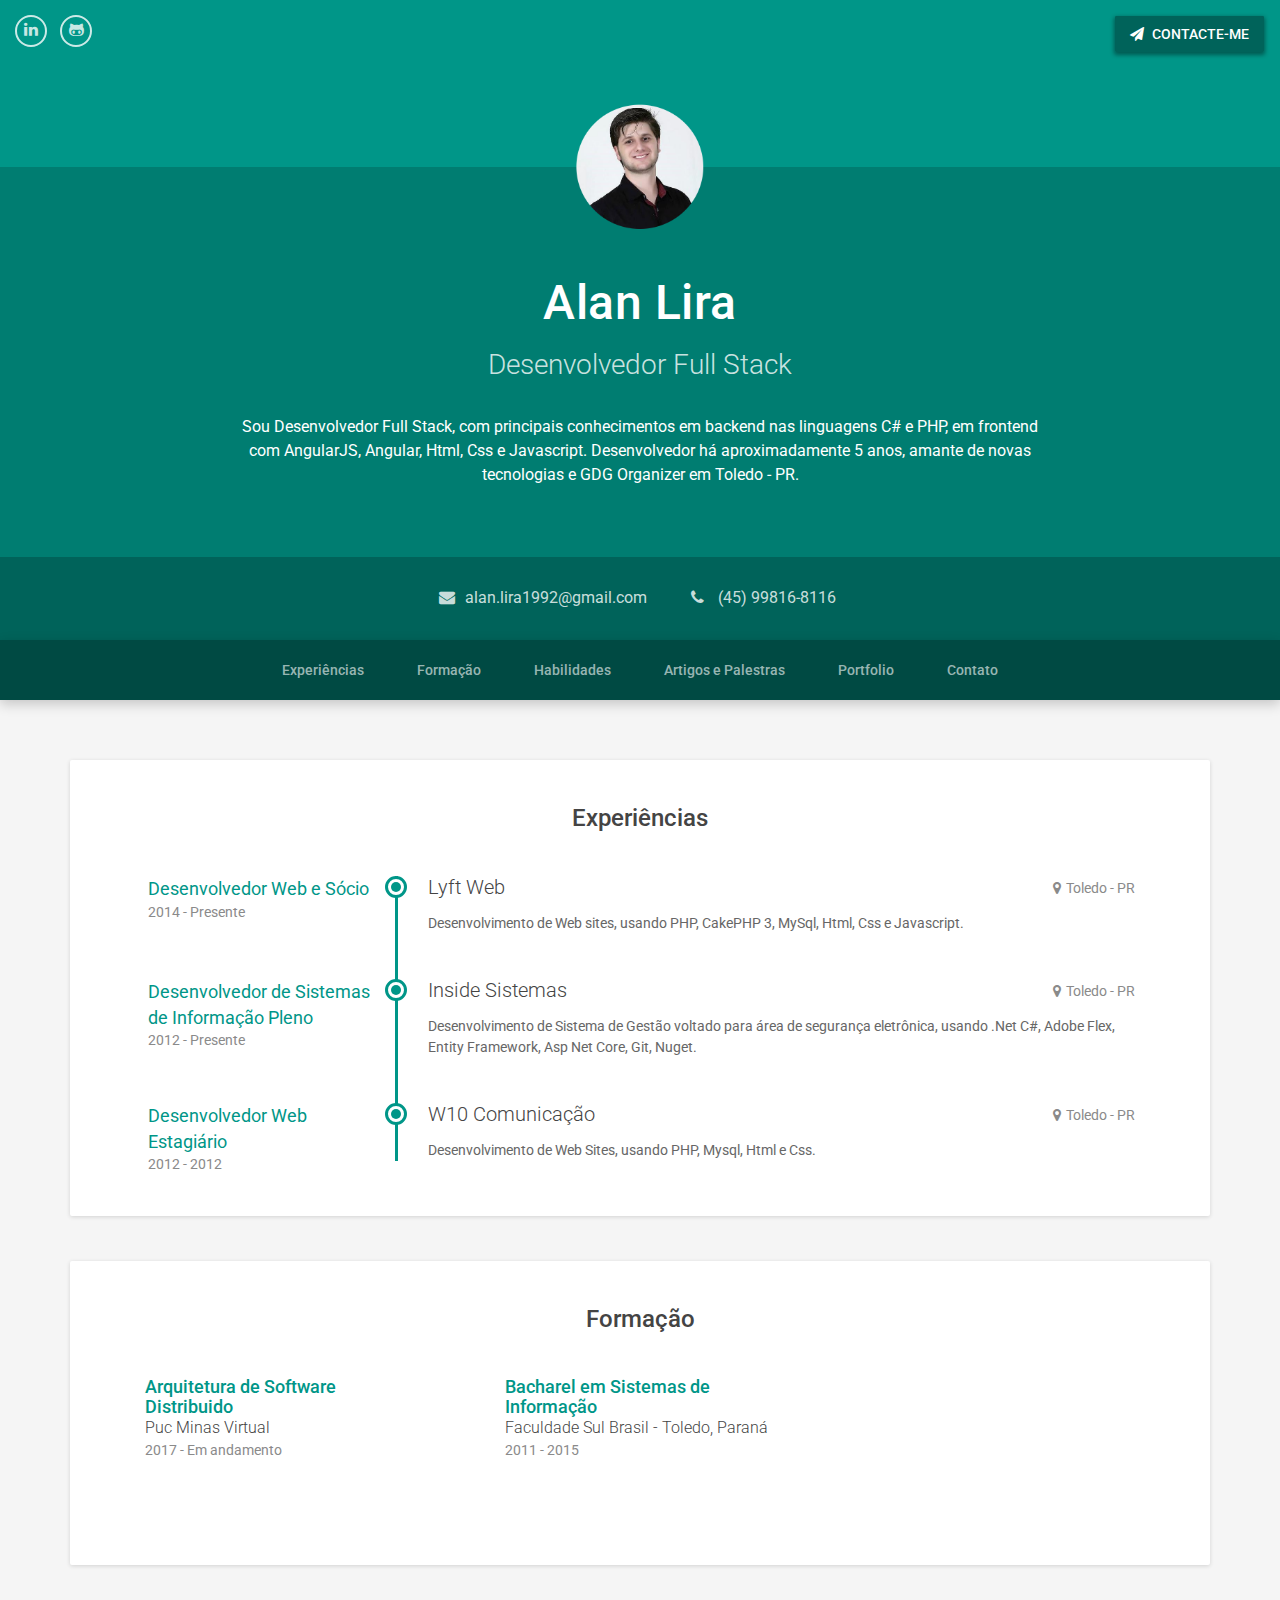
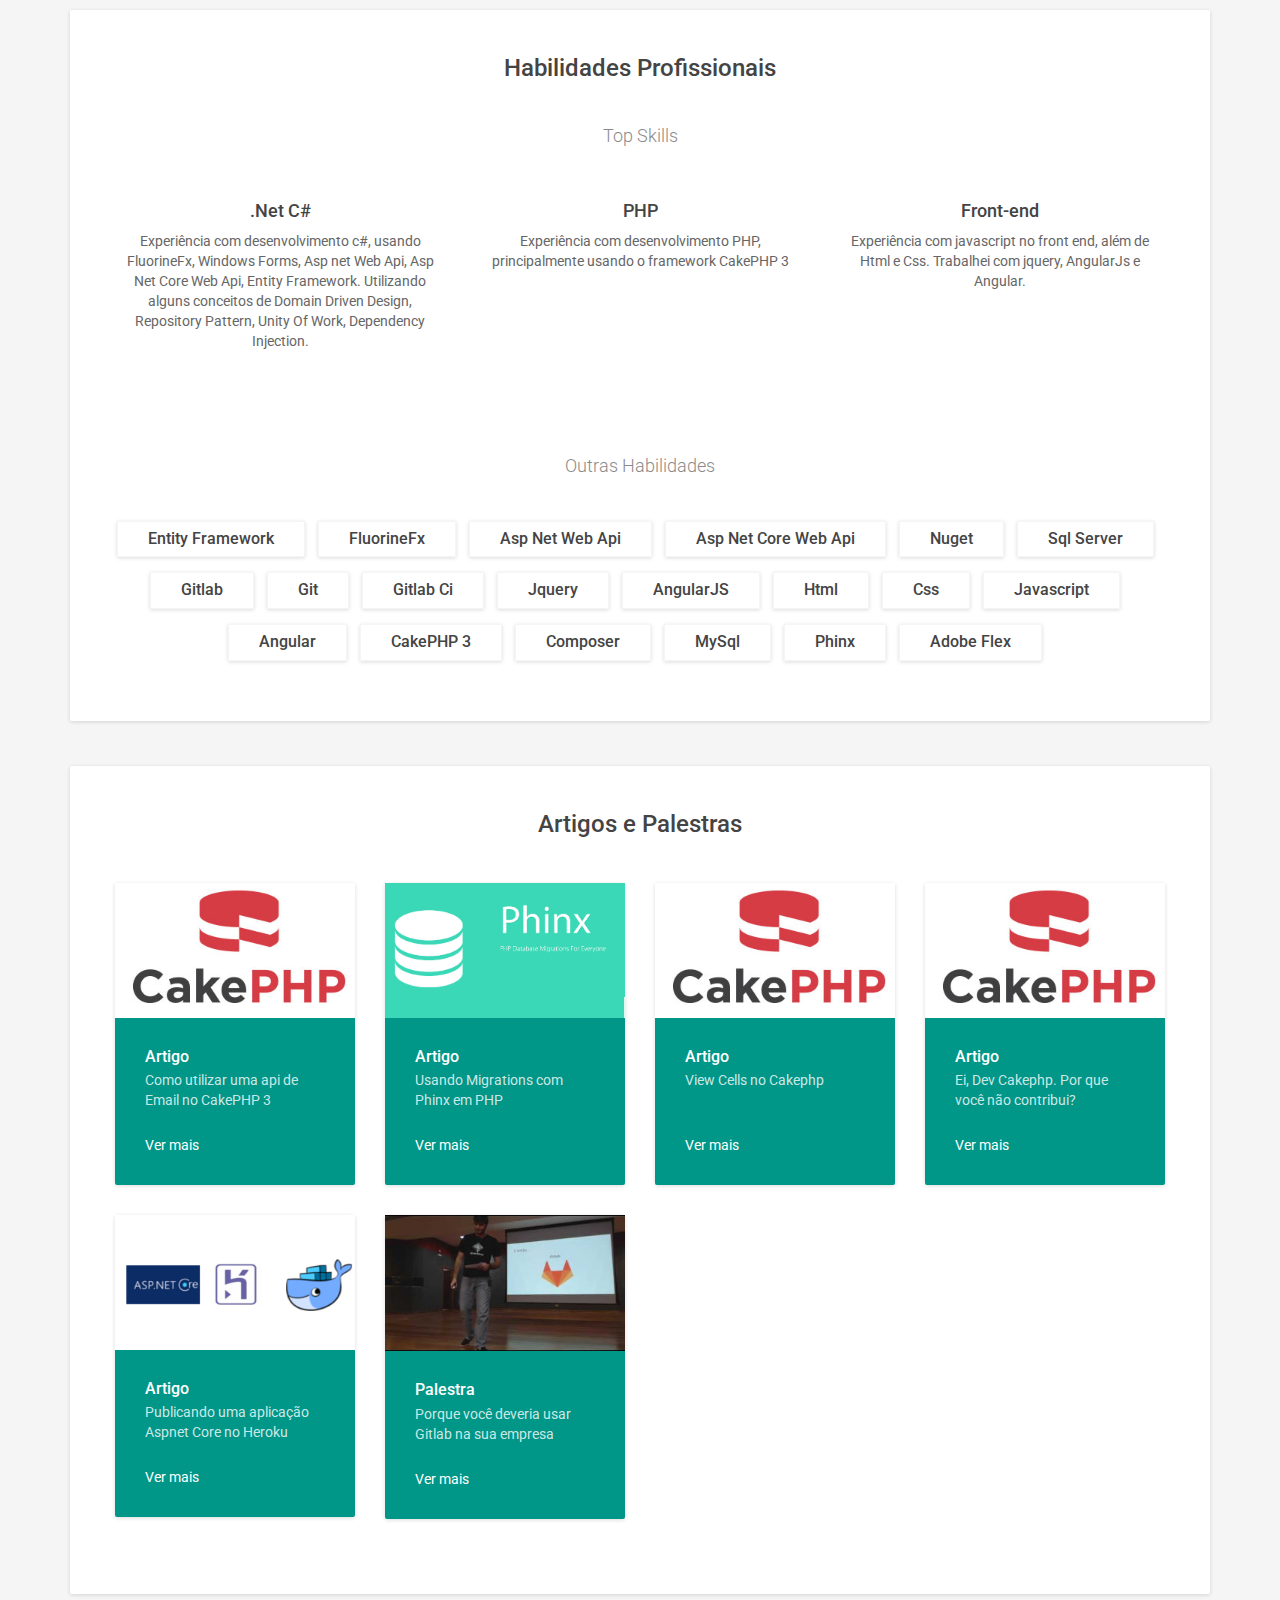
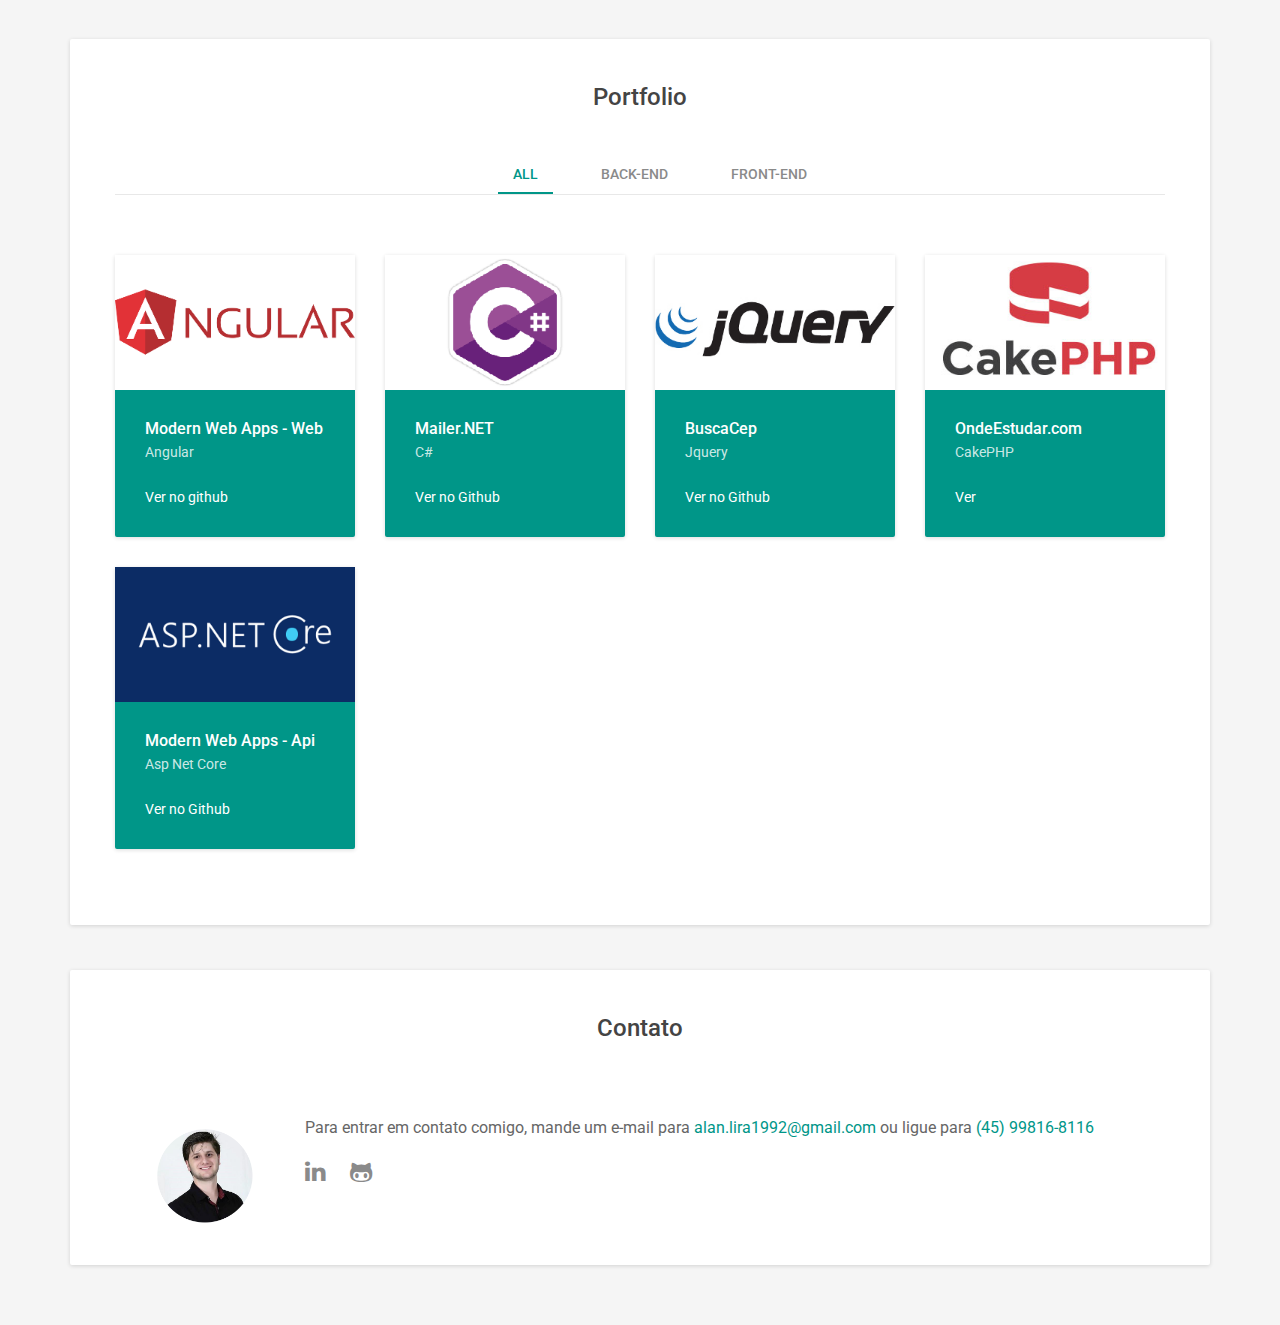
==== commit 589ef833: "removed skills graph" ====
--- a/index.html
+++ b/index.html
@@ -31,7 +31,7 @@
     <header class="header">
         <div class="top-bar container-fluid">
             <div class="actions">
-                <a class="btn hidden-xs" href="mailto:alan_lirasp@hotmail.com"><i class="fa fa-paper-plane" aria-hidden="true"></i> CONTACTE-ME</a>
+                <a class="btn hidden-xs" href="mailto:alan.lira1992@gmail.com"><i class="fa fa-paper-plane" aria-hidden="true"></i> CONTACTE-ME</a>
                 <!--<a class="btn" href="#"><i class="fa fa-download" aria-hidden="true"></i> Download My Resume</a>-->
             </div><!--//actions-->
             <ul class="social list-inline">
@@ -56,7 +56,7 @@
         <div class="contact-info">
             <div class="container text-center">
                 <ul class="list-inline">
-                    <li class="email"><i class="fa fa-envelope"></i><a href="mailto:alan_lirasp@hotmail.com">alan_lirasp@hotmail.com</a></li>
+                    <li class="email"><i class="fa fa-envelope"></i><a href="mailto:alan.lira1992@gmail.com">alan.lira1992@gmail.com</a></li>
                     <li><i class="fa fa-phone"></i> <a href="tel: 45998168116">(45) 99816-8116</a></li>
                     <!--<li class="website"><i class="fa fa-globe"></i><a href="#" target="_blank">portfoliosite.com</a></li>-->
                 </ul>
@@ -168,9 +168,9 @@
                 <div class="row">
                     <div class="item col-xs-12 col-sm-4">
                         <div class="item-inner">
-                            <div class="chart-easy-pie text-center">
+                            <!--<div class="chart-easy-pie text-center">
                                 <div class="chart-theme-1 chart" data-percent="98"><span>98</span>%</div>
-                            </div>
+                            </div>-->
                             <h4 class="skill-name">.Net C#</h4>
                             <!--<div class="level">4 anos</div>-->
                             <div class="desc">
@@ -181,9 +181,9 @@
                     </div><!--//item-->
                     <div class="item col-xs-12 col-sm-4">
                         <div class="item-inner">
-                            <div class="chart-easy-pie text-center">
+                            <!--<div class="chart-easy-pie text-center">
                                 <div class="chart-theme-1 chart" data-percent="90"><span>90</span>%</div>
-                            </div>
+                            </div>-->
                             <h4 class="skill-name">PHP</h4>
                             <!--<div class="level">Expert, 8 years</div>-->
                             <div class="desc">
@@ -193,9 +193,9 @@
                     </div><!--//item-->
                     <div class="item col-xs-12 col-sm-4">
                         <div class="item-inner">
-                            <div class="chart-easy-pie text-center">
+                            <!--<div class="chart-easy-pie text-center">
                                 <div class="chart-theme-1 chart" data-percent="85"><span>85</span>%</div>
-                            </div>
+                            </div>-->
                             <h4 class="skill-name">Front-end</h4>
                             <!--<div class="level">Advanced, 4 years</div>-->
                             <div class="desc">
@@ -214,14 +214,17 @@
                     <span class="skill-tag">Asp Net Web Api</span>
                     <span class="skill-tag">Asp Net Core Web Api</span>
                     <span class="skill-tag">Nuget</span>
+                    <span class="skill-tag">Sql Server</span>
                     <br>
-                    <span class="skill-tag">Sql Server</span>
                     <span class="skill-tag">Gitlab</span>
                     <span class="skill-tag">Git</span>
                     <span class="skill-tag">Gitlab Ci</span>
                     <span class="skill-tag">Jquery</span>
+                    <span class="skill-tag">AngularJS</span>
+                    <span class="skill-tag">Html</span>
+                    <span class="skill-tag">Css</span>
+                    <span class="skill-tag">Javascript</span>
                     <br>
-                    <span class="skill-tag">AngularJS</span>
                     <span class="skill-tag">Angular</span>
                     <span class="skill-tag">CakePHP 3</span>
                     <span class="skill-tag">Composer</span>
@@ -439,7 +442,7 @@
             <div class="intro">
                 <img class="profile-image" src="images/profile.png" alt="">
                 <div class="dialog">
-                    <p>Para entrar em contato comigo, mande um e-mail para <a href="mailto:alan_lirasp@hotmail.com">alan_lirasp@hotmail.com</a> ou ligue para <a href="tel:45998168116">(45) 99816-8116</a></p>
+                    <p>Para entrar em contato comigo, mande um e-mail para <a href="mailto:alan.lira1992@gmail.com">alan.lira1992@gmail.com</a> ou ligue para <a href="tel:45998168116">(45) 99816-8116</a></p>
                     <ul class="social list-inline">
                         <li><a href="https://www.linkedin.com/in/alan-lira-56ba47ab"><i class="fa fa-linkedin" aria-hidden="true"></i></a></li>
                         <li><a href="https://github.com/lira92"><i class="fa fa-github-alt" aria-hidden="true"></i></a></li>
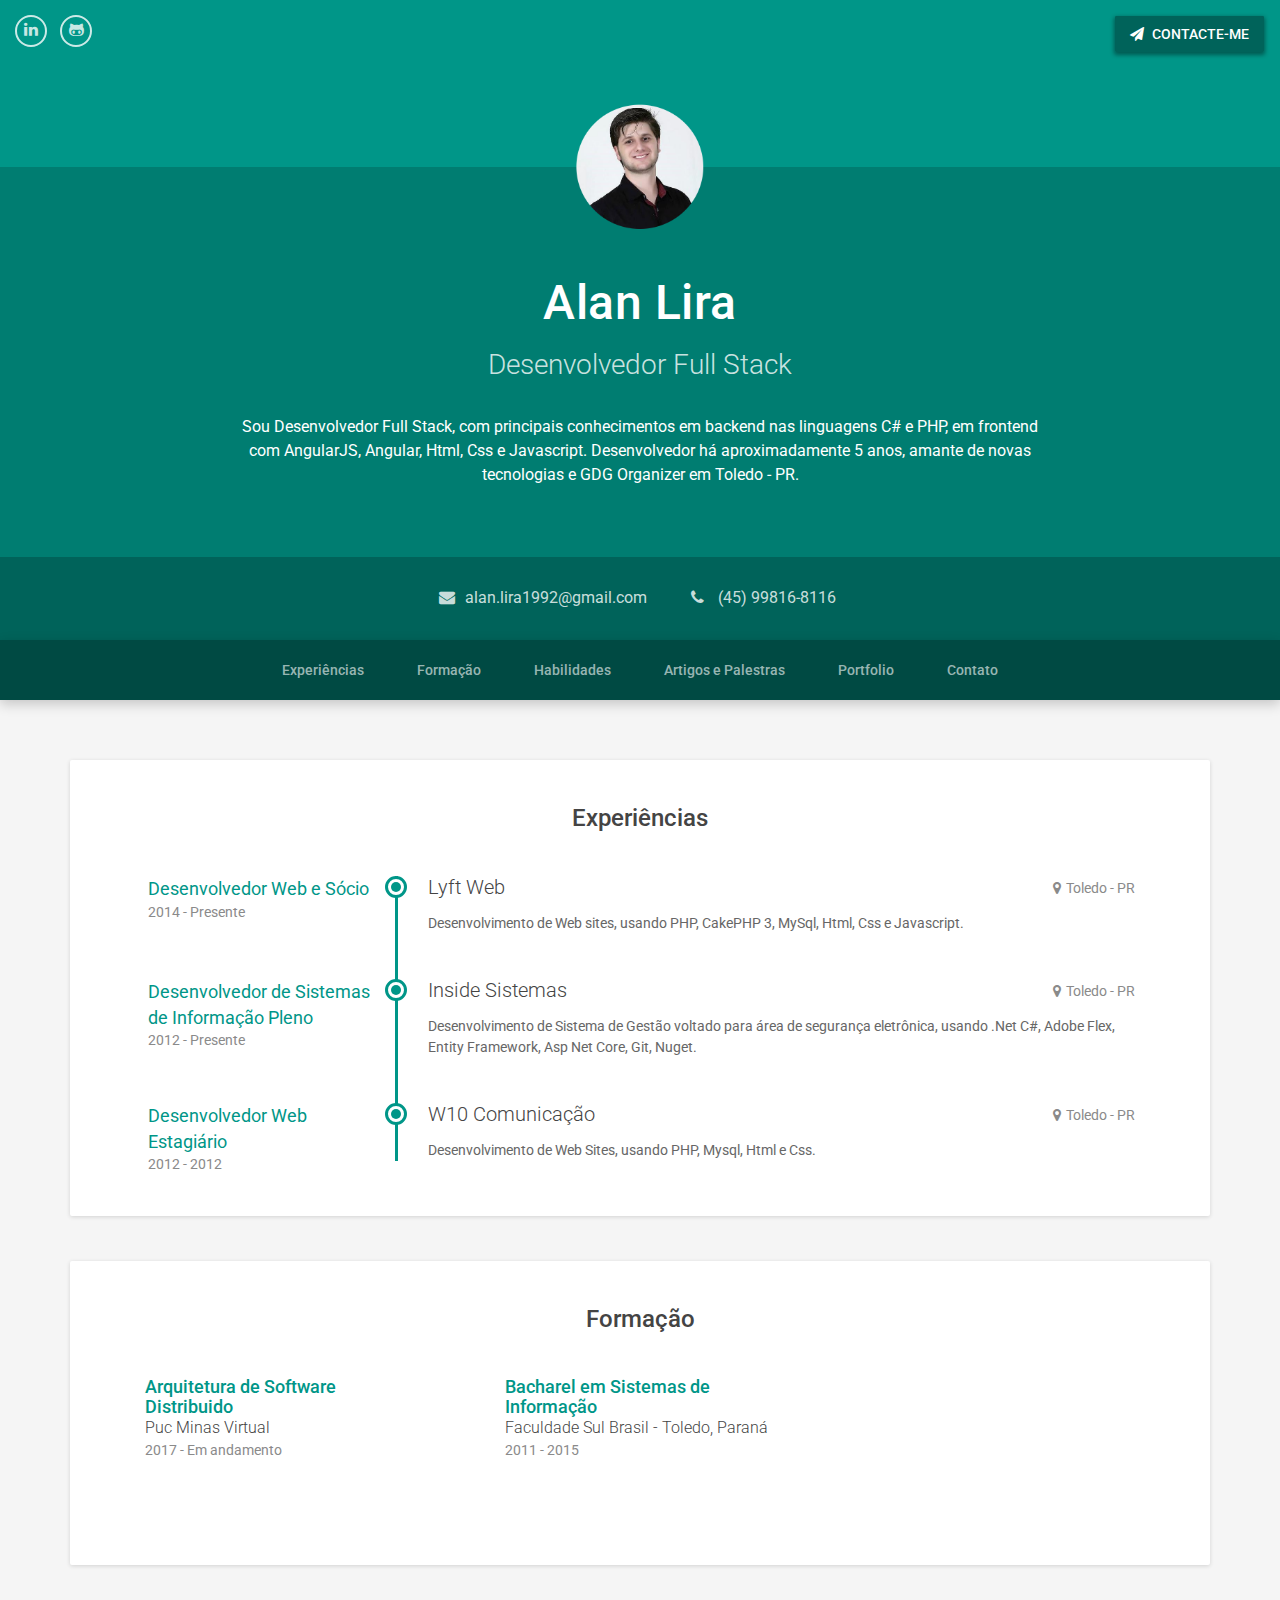
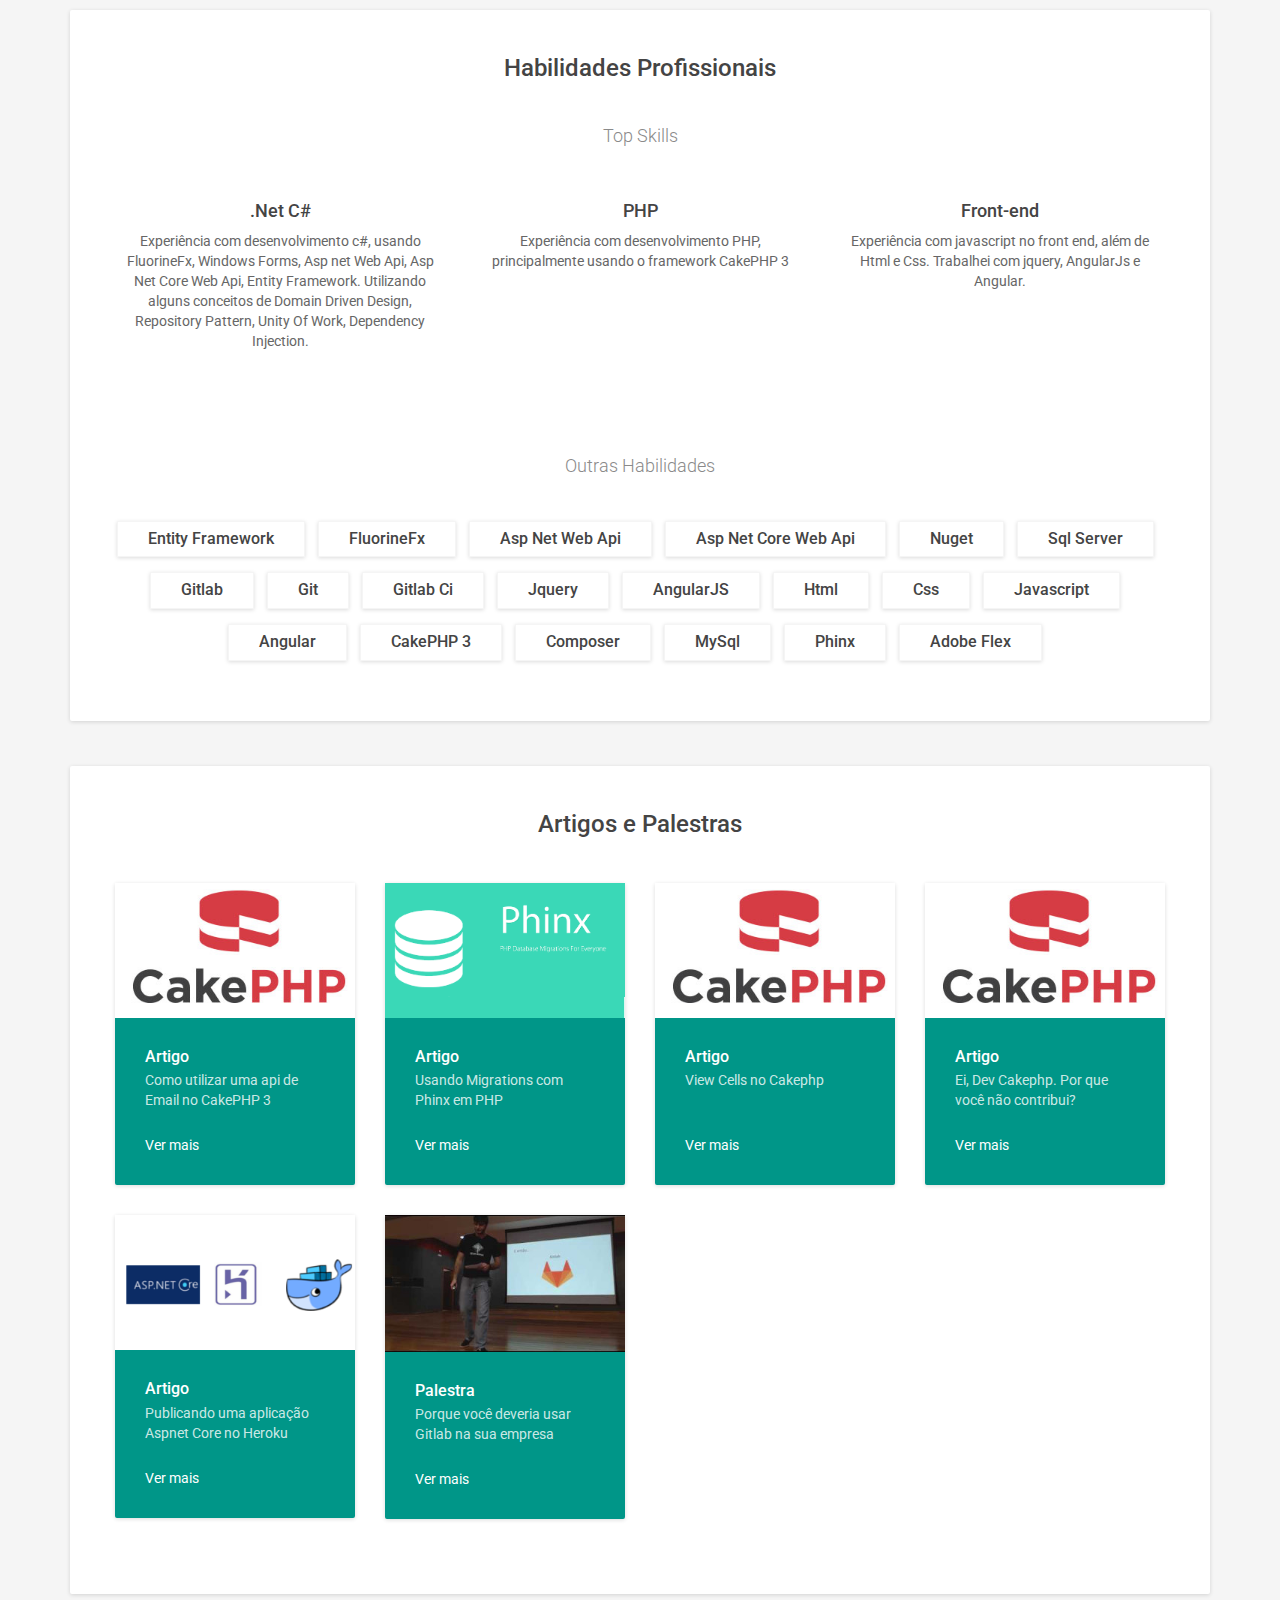
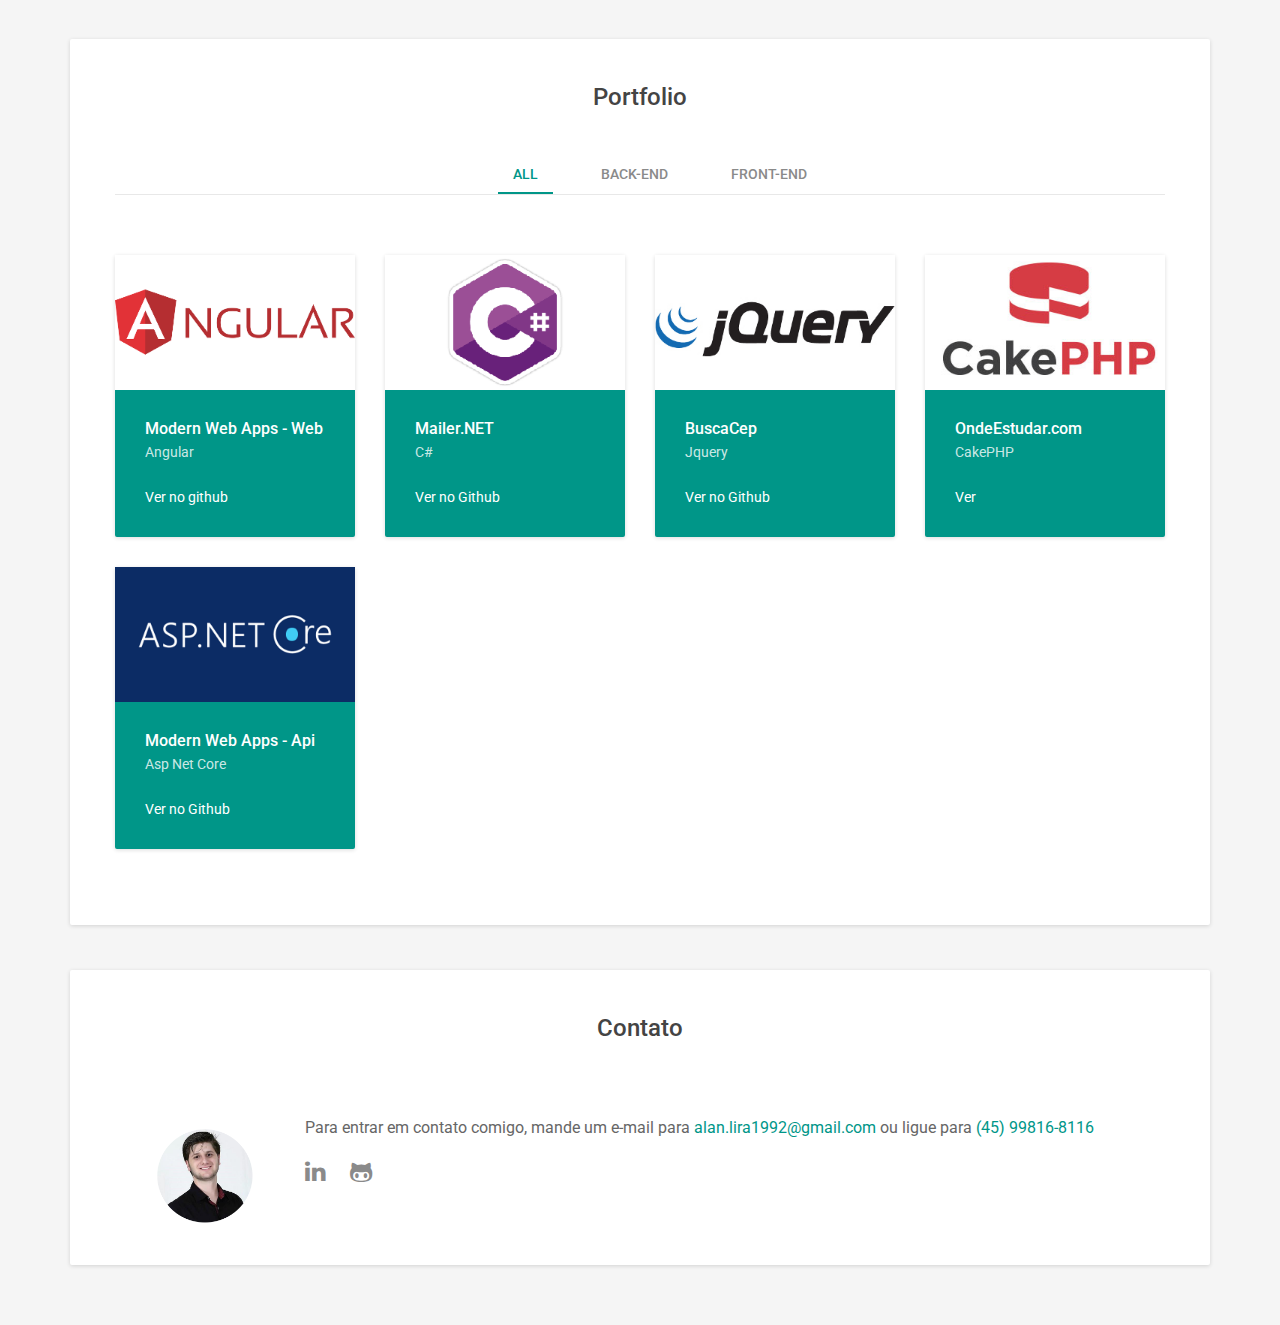
==== commit 8ceb6f8e: "fix filter bug in portfolio" ====
--- a/index.html
+++ b/index.html
@@ -238,7 +238,7 @@
         
         <section id="blog-section" class="portfolio-section section">
             <h2 class="section-title">Artigos e Palestras</h2>
-            <div class="items-wrapper isotope row">
+            <div class="items-wrapper row">
                 <div class="item col-md-3 col-xs-6 ">
                     <div class="item-inner">
                         <figure class="figure">
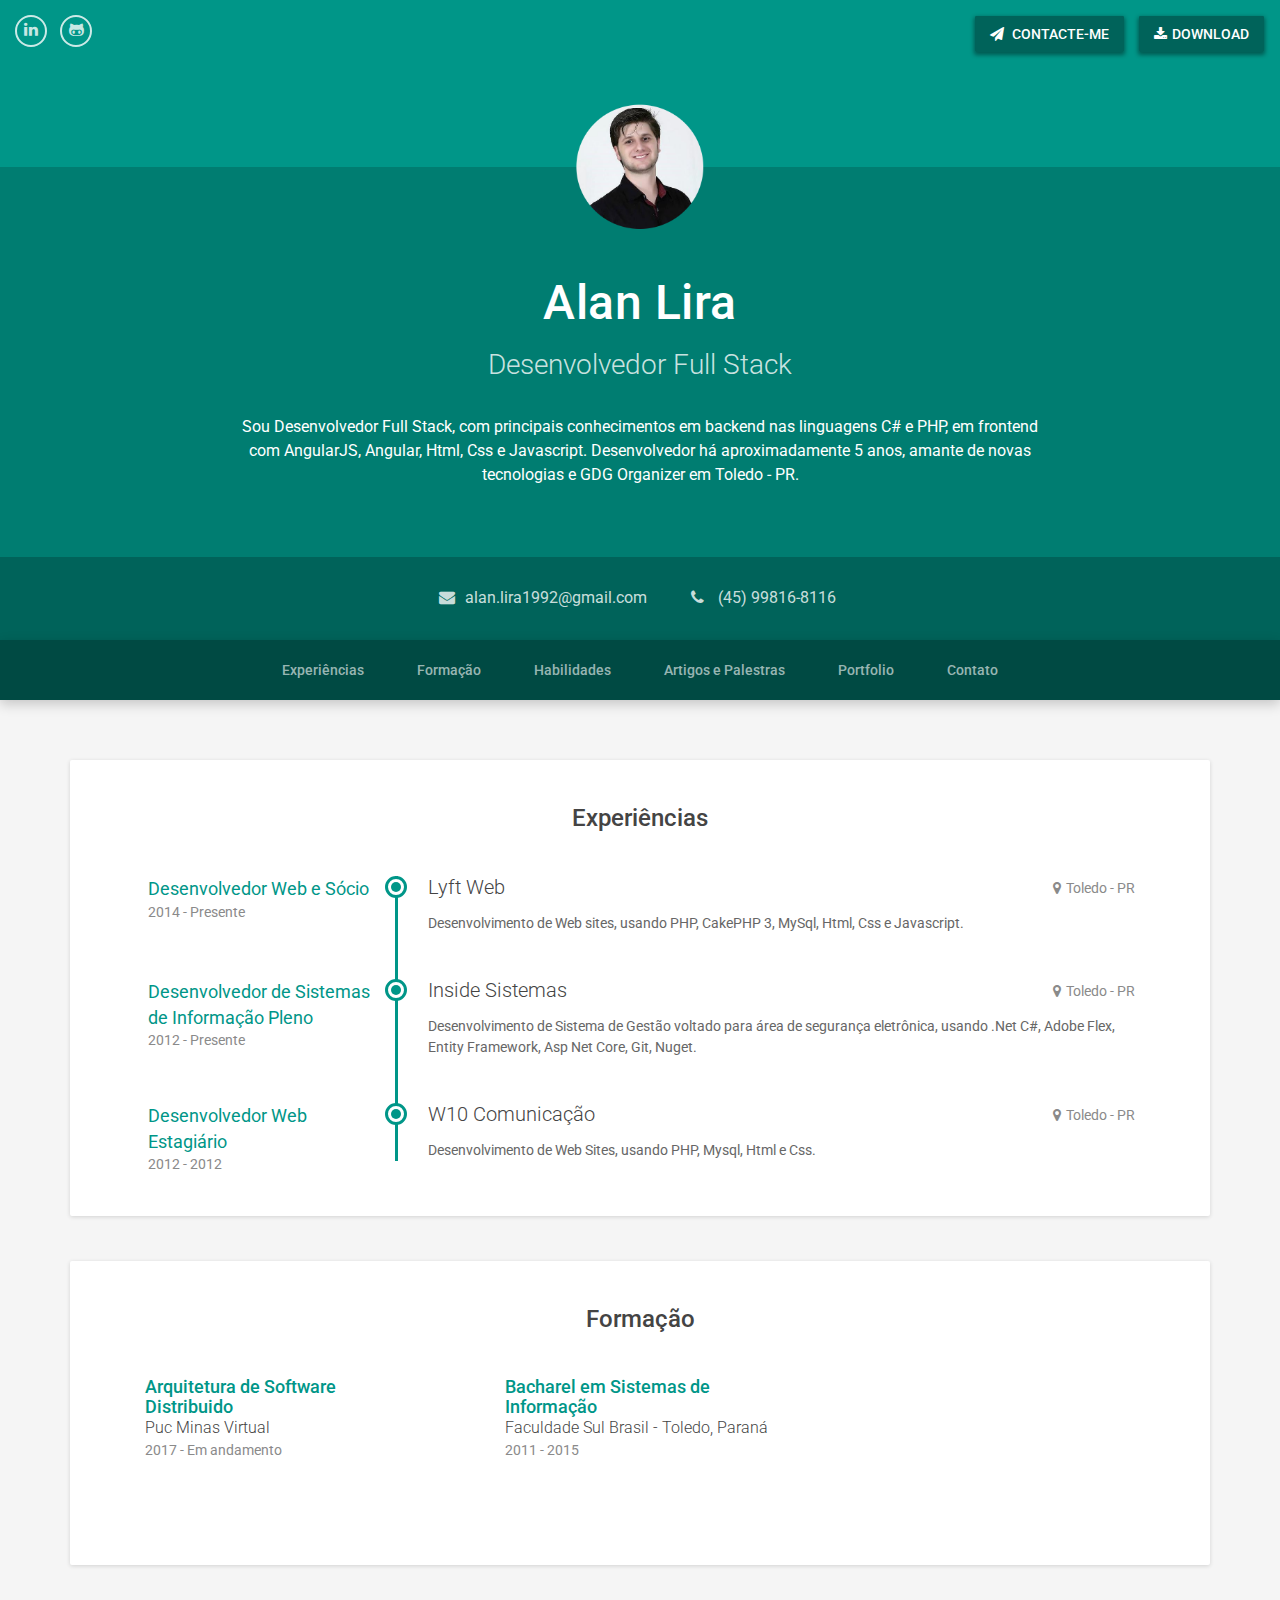
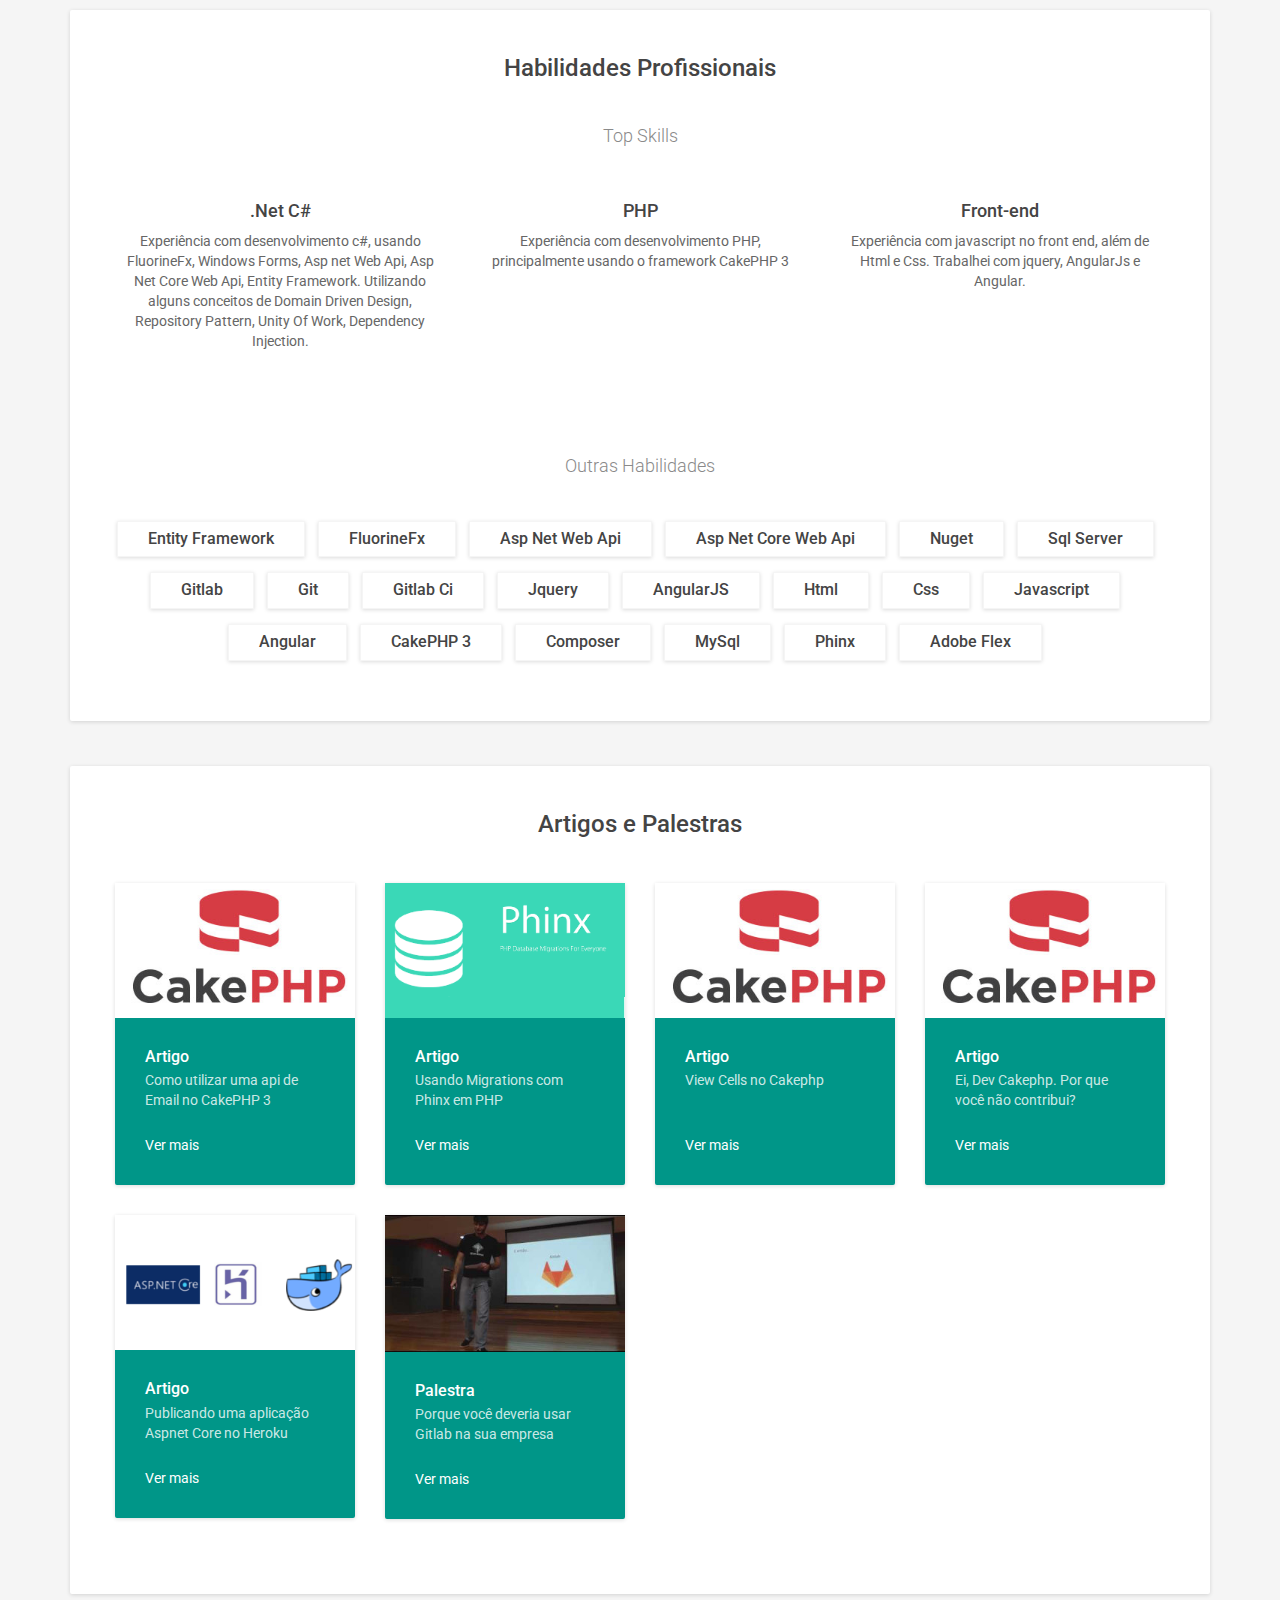
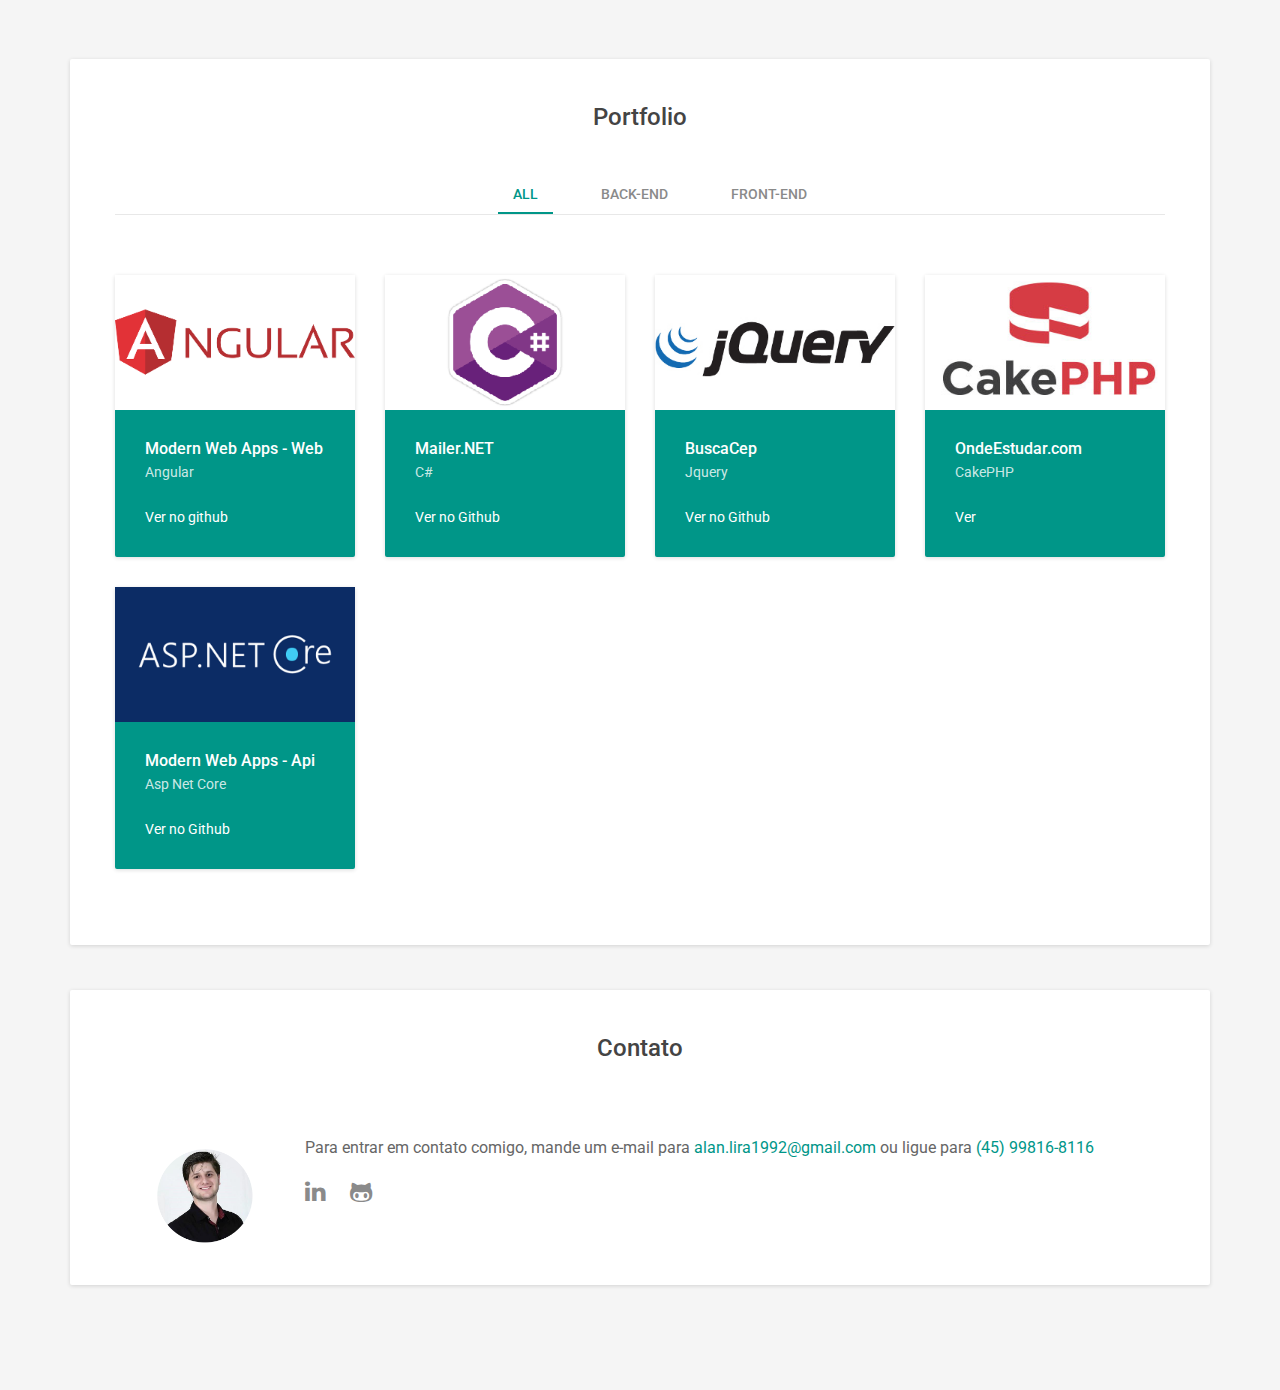
==== commit a25a590d: "created media queries for print" ====
--- a/index.html
+++ b/index.html
@@ -8,8 +8,8 @@
     <meta charset="utf-8">
     <meta http-equiv="X-UA-Compatible" content="IE=edge">
     <meta name="viewport" content="width=device-width, initial-scale=1.0">
-    <meta name="description" content="Responsive Resume/CV／Portfolio Template">
-    <meta name="author" content="Xiaoying Riley at 3rd Wave Media">    
+    <meta name="description" content="Alan Lira - Desenvolvedor Full Stack">
+    <meta name="author" content="Alan Lira">    
     <link rel="shortcut icon" href="favicon.ico">  
     <link href='https://fonts.googleapis.com/css?family=Roboto:400,500,400italic,300italic,300,500italic,700,700italic,900,900italic' rel='stylesheet' type='text/css'>
     <!-- Global CSS -->
@@ -29,10 +29,10 @@
 <body>
     
     <header class="header">
-        <div class="top-bar container-fluid">
+        <div class="top-bar container-fluid no-print">
             <div class="actions">
                 <a class="btn hidden-xs" href="mailto:alan.lira1992@gmail.com"><i class="fa fa-paper-plane" aria-hidden="true"></i> CONTACTE-ME</a>
-                <!--<a class="btn" href="#"><i class="fa fa-download" aria-hidden="true"></i> Download My Resume</a>-->
+                <a class="btn" href="#"><i class="fa fa-download" aria-hidden="true"></i>Download</a>
             </div><!--//actions-->
             <ul class="social list-inline">
                 <li><a href="https://www.linkedin.com/in/alan-lira-56ba47ab" target="_blank"><i class="fa fa-linkedin" aria-hidden="true"></i></a></li>
@@ -56,14 +56,14 @@
         <div class="contact-info">
             <div class="container text-center">
                 <ul class="list-inline">
-                    <li class="email"><i class="fa fa-envelope"></i><a href="mailto:alan.lira1992@gmail.com">alan.lira1992@gmail.com</a></li>
-                    <li><i class="fa fa-phone"></i> <a href="tel: 45998168116">(45) 99816-8116</a></li>
+                    <li class="email"><i class="fa fa-envelope"></i><a class="print-only-content" href="mailto:alan.lira1992@gmail.com">alan.lira1992@gmail.com</a></li>
+                    <li><i class="fa fa-phone"></i> <a class="print-only-content" href="tel: 45998168116">(45) 99816-8116</a></li>
                     <!--<li class="website"><i class="fa fa-globe"></i><a href="#" target="_blank">portfoliosite.com</a></li>-->
                 </ul>
             </div><!--//container-->
         </div><!--//contact-info-->
         
-        <div class="page-nav-space-holder hidden-xs">
+        <div class="page-nav-space-holder hidden-xs no-print">
             <div id="page-nav-wrapper" class="page-nav-wrapper text-center">
                 <div class="container">
                     <ul id="page-nav" class="nav page-nav list-inline">
@@ -133,7 +133,7 @@
         <section id="education-section" class="education-section section">
             <h2 class="section-title">Formação</h2>
             <div class="row">                
-                <div class="item col-xs-12 col-sm-4">
+                <div class="item col-xs-12 col-sm-4 col-print-4">
                     <div class="item-inner">
                         <h3 class="degree">Arquitetura de Software Distribuido</h3>
                         <div class="education-body">
@@ -145,7 +145,7 @@
                         </div>-->
                     </div><!--//item-inner-->
                 </div><!--//item-->
-                <div class="item col-xs-12 col-sm-4">
+                <div class="item col-xs-12 col-sm-4 col-print-4">
                     <div class="item-inner">
                         <h3 class="degree">Bacharel em Sistemas de Informação</h3>
                         <div class="education-body">
@@ -161,12 +161,12 @@
         </section><!--//section-->
         
         
-        <section id="skills-section" class="skills-section section text-center">
+        <section id="skills-section" class="skills-section section text-center page-break">
             <h2 class="section-title">Habilidades Profissionais</h2>
             <div class="top-skills">
                 <h3 class="subtitle">Top Skills</h3>
                 <div class="row">
-                    <div class="item col-xs-12 col-sm-4">
+                    <div class="item col-xs-12 col-sm-4 col-print-4">
                         <div class="item-inner">
                             <!--<div class="chart-easy-pie text-center">
                                 <div class="chart-theme-1 chart" data-percent="98"><span>98</span>%</div>
@@ -179,7 +179,7 @@
                             </div>
                         </div><!--//item-inner-->
                     </div><!--//item-->
-                    <div class="item col-xs-12 col-sm-4">
+                    <div class="item col-xs-12 col-sm-4 col-print-4">
                         <div class="item-inner">
                             <!--<div class="chart-easy-pie text-center">
                                 <div class="chart-theme-1 chart" data-percent="90"><span>90</span>%</div>
@@ -191,7 +191,7 @@
                             </div>
                         </div><!--//item-inner-->
                     </div><!--//item-->
-                    <div class="item col-xs-12 col-sm-4">
+                    <div class="item col-xs-12 col-sm-4 col-print-4">
                         <div class="item-inner">
                             <!--<div class="chart-easy-pie text-center">
                                 <div class="chart-theme-1 chart" data-percent="85"><span>85</span>%</div>
@@ -239,7 +239,7 @@
         <section id="blog-section" class="portfolio-section section">
             <h2 class="section-title">Artigos e Palestras</h2>
             <div class="items-wrapper row">
-                <div class="item col-md-3 col-xs-6 ">
+                <div class="item col-md-3 col-xs-6 col-print-4">
                     <div class="item-inner">
                         <figure class="figure">
                             <img class="img-responsive" src="images/posts/cakephp.png" alt="" />
@@ -247,7 +247,7 @@
                         <div class="content text-left">
                             <h3 class="sub-title"><a href="#">Artigo</a></h3>
                             <div class="meta">Como utilizar uma api de Email no CakePHP 3</div>
-                            <div class="action">
+                            <div class="action no-print">
                                 <a href="#">
                                     Ver mais
                                 </a>
@@ -256,7 +256,7 @@
                         <a class="link-mask" target="_blank" href="https://medium.com/@lira92/como-utilizar-uma-api-de-email-no-cake-php-3-7c60fd115f94"></a>              
                     </div><!--//item-inner-->
                 </div><!--//item-->
-                <div class="item col-md-3 col-xs-6 ">
+                <div class="item col-md-3 col-xs-6 col-print-4">
                     <div class="item-inner">
                         <figure class="figure">
                             <img class="img-responsive" src="images/posts/phinx.png" alt="" />
@@ -264,7 +264,7 @@
                         <div class="content text-left">
                             <h3 class="sub-title"><a href="#">Artigo</a></h3>
                             <div class="meta">Usando Migrations com Phinx em PHP</div>
-                            <div class="action">
+                            <div class="action no-print">
                                 <a href="#">
                                     Ver mais
                                 </a>
@@ -273,15 +273,15 @@
                         <a class="link-mask" target="_blank" href="https://medium.com/@lira92/trabalhando-com-migrations-com-phinx-df0461e6182e"></a>              
                     </div><!--//item-inner-->
                 </div><!--//item-->
-                <div class="item col-md-3 col-xs-6 ">
+                <div class="item col-md-3 col-xs-6 col-print-4">
                     <div class="item-inner">
                         <figure class="figure">
                             <img class="img-responsive" src="images/posts/cakephp.png" alt="" />
                         </figure>
                         <div class="content text-left">
                             <h3 class="sub-title"><a href="#">Artigo</a></h3>
-                            <div class="meta">View Cells no Cakephp <br/><br/></div>
-                            <div class="action">
+                            <div class="meta">View Cells no Cakephp <br class="no-print"/><br/></div>
+                            <div class="action no-print">
                                 <a href="#">
                                     Ver mais
                                 </a>
@@ -290,7 +290,7 @@
                         <a class="link-mask" target="_blank" href="https://medium.com/@lira92/view-cells-no-cakephp-d301a5a92a45"></a>              
                     </div><!--//item-inner-->
                 </div><!--//item-->
-                <div class="item col-md-3 col-xs-6 ">
+                <div class="item col-md-3 col-xs-6 col-print-4">
                     <div class="item-inner">
                         <figure class="figure">
                             <img class="img-responsive" src="images/posts/cakephp.png" alt="" />
@@ -302,7 +302,7 @@
                                 </a>
                             </h3>
                             <div class="meta">Ei, Dev Cakephp. Por que você não contribui?</div>
-                            <div class="action">
+                            <div class="action no-print">
                                 <a href="#">
                                     Ver mais
                                 </a>
@@ -312,7 +312,7 @@
                     </div><!--//item-inner-->
                 </div><!--//item-->
 
-                <div class="item col-md-3 col-xs-6 ">
+                <div class="item col-md-3 col-xs-6 col-print-4">
                     <div class="item-inner">
                         <figure class="figure">
                             <img class="img-responsive" src="images/posts/asp-net-heroku.png" alt="" />
@@ -324,7 +324,7 @@
                                 </a>
                             </h3>
                             <div class="meta">Publicando uma aplicação Aspnet Core no Heroku</div>
-                            <div class="action">
+                            <div class="action no-print">
                                 <a href="#">
                                     Ver mais
                                 </a>
@@ -334,7 +334,7 @@
                     </div><!--//item-inner-->
                 </div><!--//item-->
 
-                <div class="item col-md-3 col-xs-6 ">
+                <div class="item col-md-3 col-xs-6 col-print-4">
                     <div class="item-inner">
                         <figure class="figure">
                             <img class="img-responsive" src="images/posts/gitlab-palestra.jpg" alt="" />
@@ -346,7 +346,7 @@
                                 </a>
                             </h3>
                             <div class="meta">Porque você deveria usar Gitlab na sua empresa</div>
-                            <div class="action">
+                            <div class="action no-print">
                                 <a href="#">
                                     Ver mais
                                 </a>
@@ -359,16 +359,16 @@
             </div><!--//item-wrapper-->
             
         </section><!--//section-->
-
+        <br class="page-break"/>
         <section id="portfolio-section" class="portfolio-section section">
             <h2 class="section-title">Portfolio</h2>
-            <ul id="filters" class="filters clearfix">
+            <ul id="filters" class="filters clearfix no-print">
                 <li class="type active" data-filter="*">All</li>
                 <li class="type" data-filter=".backend">Back-end</li>
                 <li class="type" data-filter=".frontend">Front-end</li>
             </ul><!--//filters-->
             <div class="items-wrapper isotope row">
-                <div class="item frontend col-md-3 col-xs-6 ">
+                <div class="item frontend col-md-3 col-xs-6 col-print-3">
                     <div class="item-inner">
                         <figure class="figure">
                             <img class="img-responsive" src="images/portfolio/angular.png" alt="" />
@@ -376,12 +376,12 @@
                         <div class="content text-left">
                             <h3 class="sub-title"><a href="#">Modern Web Apps - Web</a></h3>
                             <div class="meta">Angular</div>
-                            <div class="action"><a href="#">Ver no github</a></div>
+                            <div class="action no-print"><a href="#">Ver no github</a></div>
                         </div><!--//content-->    
                         <a class="link-mask" target="_blank" href="https://github.com/lira92/ModernStore.App"></a>              
                     </div><!--//item-inner-->
                 </div><!--//item-->
-                <div class="item backend col-md-3 col-xs-6 ">
+                <div class="item backend col-md-3 col-xs-6 col-print-3">
                     <div class="item-inner">
                         <figure class="figure">
                             <img class="img-responsive" src="images/portfolio/csharp.png" alt="" />
@@ -389,12 +389,12 @@
                         <div class="content text-left">
                             <h3 class="sub-title"><a href="#">Mailer.NET</a></h3>
                             <div class="meta">C#</div>
-                            <div class="action"><a href="#">Ver no Github</a></div>
+                            <div class="action no-print"><a href="#">Ver no Github</a></div>
                         </div><!--//content-->    
                         <a class="link-mask" target="_blank" href="https://github.com/Inside-Sistemas/mailer.net"></a>              
                     </div><!--//item-inner-->
                 </div><!--//item-->
-                <div class="item frontend col-md-3 col-xs-6 ">
+                <div class="item frontend col-md-3 col-xs-6 col-print-3">
                     <div class="item-inner">
                         <figure class="figure">
                             <img class="img-responsive" src="images/portfolio/jquery.jpg" alt="" />
@@ -402,12 +402,12 @@
                         <div class="content text-left">
                             <h3 class="sub-title"><a href="#">BuscaCep</a></h3>
                             <div class="meta">Jquery</div>
-                            <div class="action"><a href="#">Ver no Github</a></div>
+                            <div class="action no-print"><a href="#">Ver no Github</a></div>
                         </div><!--//content-->    
                         <a class="link-mask" target="_blank" href="https://github.com/lira92/buscacep"></a>              
                     </div><!--//item-inner-->
                 </div><!--//item-->
-                <div class="item backend col-md-3 col-xs-6 ">
+                <div class="item backend col-md-3 col-xs-6 col-print-3">
                     <div class="item-inner">
                         <figure class="figure">
                             <img class="img-responsive" src="images/portfolio/cakephp.png" alt="" />
@@ -415,12 +415,12 @@
                         <div class="content text-left">
                             <h3 class="sub-title"><a href="#">OndeEstudar.com</a></h3>
                             <div class="meta">CakePHP</div>
-                            <div class="action"><a href="#">Ver</a></div>
+                            <div class="action no-print"><a href="#">Ver</a></div>
                         </div><!--//content-->    
                         <a class="link-mask" target="_blank" href="http://ondeestudar.com/"></a>              
                     </div><!--//item-inner-->
                 </div><!--//item-->
-                <div class="item backend col-md-3 col-xs-6 ">
+                <div class="item backend col-md-3 col-xs-6 col-print-3">
                     <div class="item-inner">
                         <figure class="figure">
                             <img class="img-responsive" src="images/portfolio/asp-net-core.png" alt="" />
@@ -428,7 +428,7 @@
                         <div class="content text-left">
                             <h3 class="sub-title"><a href="#">Modern Web Apps - Api</a></h3>
                             <div class="meta">Asp Net Core</div>
-                            <div class="action"><a href="#">Ver no Github</a></div>
+                            <div class="action no-print"><a href="#">Ver no Github</a></div>
                         </div><!--//content-->    
                         <a class="link-mask" target="_blank" href="https://github.com/lira92/ModernStore.Api"></a>              
                     </div><!--//item-inner-->
@@ -437,7 +437,7 @@
             
         </section><!--//section-->
         
-        <section id="contact-section" class="contact-section section">
+        <section id="contact-section" class="contact-section section no-print">
             <h2 class="section-title">Contato</h2>
             <div class="intro">
                 <img class="profile-image" src="images/profile.png" alt="">
@@ -451,7 +451,7 @@
             </div><!--//intro-->
 
         </section><!--//section-->
-        
+        <p style="margin-left:30px;" class="print">Para visualizar este currículo on-line visite lira92.github.io</p>
     </div><!--//wrapper-->
     
     <!-- Javascript -->          
--- a/css/style.css
+++ b/css/style.css
@@ -915,3 +915,124 @@
 .config-panel .close .fa {
   color: #fff;
 }
+
+.no-print {
+    display:block;
+}
+
+.print {
+    display:none
+}
+
+@media print {
+  * {
+    background:transparent !important;
+    color:#000 !important;
+    text-shadow:none !important;
+    filter:none !important;
+    -ms-filter:none !important;
+  }
+
+  body {
+    margin:0;
+    padding:0;
+    line-height: 1.4em;
+  }
+
+  .no-print {
+      display:none;
+  }
+
+  .print {
+      display:block
+  }
+
+  .intro {
+      margin-top: 100px;
+      padding-bottom: 0px !important;
+  }
+
+  a.print-only-content:link:after, a.print-only-content:visited:after {
+      content: "";
+  }
+
+  /*.list-inline li {
+      border: 1px solid #000;
+  }*/
+
+  .timeline {
+      border: 0;
+  }
+
+  .timeline .item:before {
+      border: 0;
+  }
+
+  .wrapper {
+    padding-top: 0px;
+    padding-bottom: 0px;
+  }
+
+  /*.wrapper.container, header, section, .intro, .container {
+      border: 1px solid #000;
+  }*/
+
+  .col-print-1 {width:8%;  float:left;}
+  .col-print-2 {width:16%; float:left;}
+  .col-print-3 {width:25%; float:left;}
+  .col-print-4 {width:33%; float:left;}
+  .col-print-5 {width:42%; float:left;}
+  .col-print-6 {width:50%; float:left;}
+  .col-print-7 {width:58%; float:left;}
+  .col-print-8 {width:66%; float:left;}
+  .col-print-9 {width:75%; float:left;}
+  .col-print-10{width:83%; float:left;}
+  .col-print-11{width:92%; float:left;}
+  .col-print-12{width:100%; float:left;}
+
+  #education-section {
+    padding-left:50px;
+  }
+
+  img {
+    width: 100%;
+  }
+
+  .link-mask {
+    display:none;
+  }
+
+  .portfolio-section .item-inner .content .meta {
+    overflow: inherit;
+    text-overflow: inherit;
+    white-space: nowrap;
+    max-width: 100%;
+  }
+
+  .content.text-left {
+    height: 100px;
+  }
+
+  .portfolio-section .item-inner .link-mask {
+    display: block;
+    position: relative;
+    width: auto;
+    height: auto;
+  }
+
+  .link-mask {
+    font-size: 10px;
+  }
+
+  #topcontrol {
+    display:none;
+  }
+
+  .page-break { 
+    page-break-before: always; 
+  }
+
+  section {
+    margin-bottom: 0px !important;
+  }
+}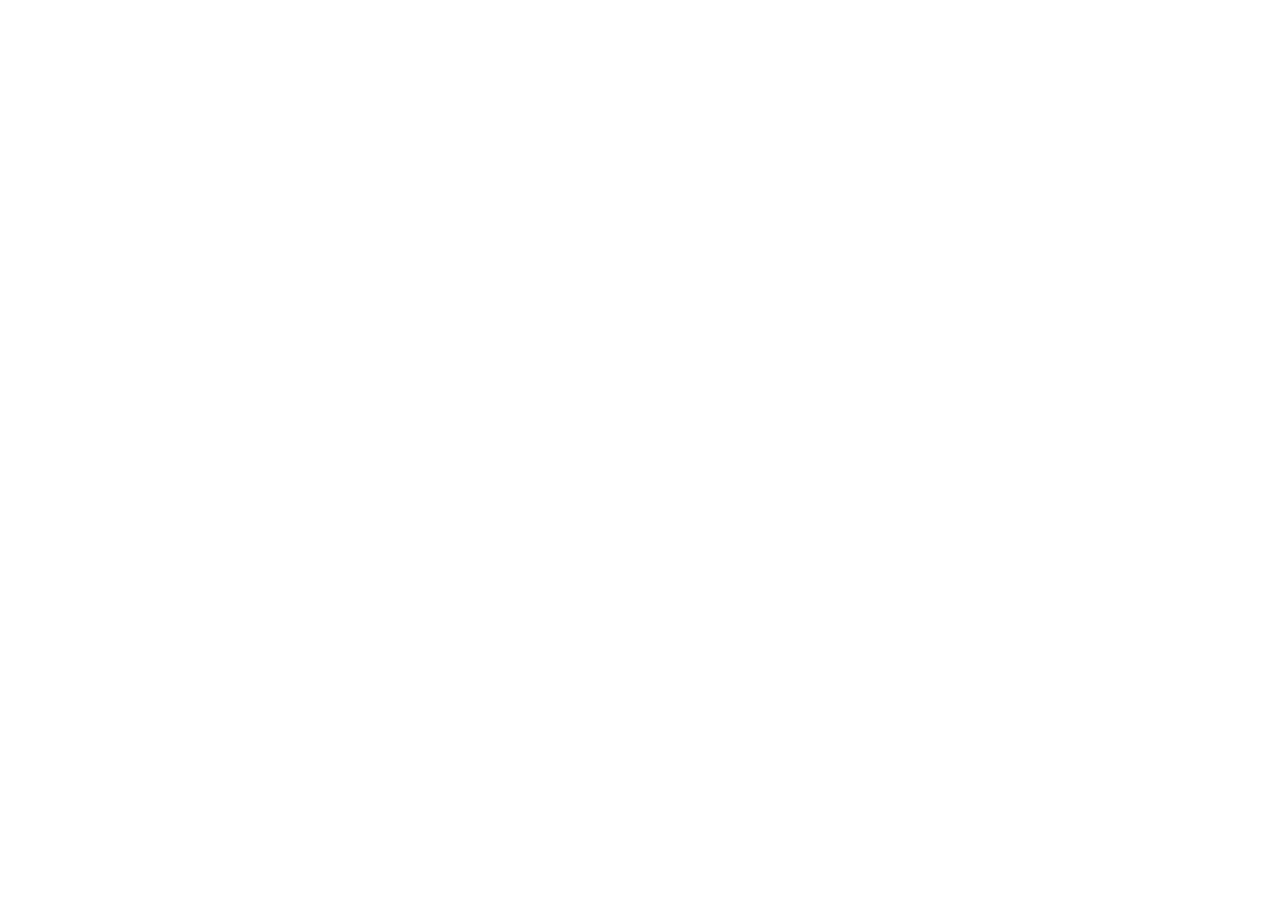
==== commit f6c4ac8e: "added global index to redirect to specified lang" ====
--- a/index.html
+++ b/index.html
@@ -1,470 +1,15 @@
-<!DOCTYPE html>
-<!--[if IE 8]> <html lang="en" class="ie8"> <![endif]-->  
-<!--[if IE 9]> <html lang="en" class="ie9"> <![endif]-->  
-<!--[if !IE]><!--> <html lang="en"> <!--<![endif]-->  
-<head>
-    <title>Alan Lira - Currículo</title>
-    <!-- Meta -->
-    <meta charset="utf-8">
-    <meta http-equiv="X-UA-Compatible" content="IE=edge">
-    <meta name="viewport" content="width=device-width, initial-scale=1.0">
-    <meta name="description" content="Alan Lira - Desenvolvedor Full Stack">
-    <meta name="author" content="Alan Lira">    
-    <link rel="shortcut icon" href="favicon.ico">  
-    <link href='https://fonts.googleapis.com/css?family=Roboto:400,500,400italic,300italic,300,500italic,700,700italic,900,900italic' rel='stylesheet' type='text/css'>
-    <!-- Global CSS -->
-    <link rel="stylesheet" href="plugins/bootstrap/css/bootstrap.min.css">   
-    <!-- Plugins CSS -->
-    <link rel="stylesheet" href="plugins/font-awesome/css/font-awesome.css">
-    
-    <!-- Theme CSS -->  
-    <link id="theme-style" rel="stylesheet" href="css/style.css">
-    <!-- HTML5 shim and Respond.js for IE8 support of HTML5 elements and media queries -->
-    <!--[if lt IE 9]>
-      <script src="https://oss.maxcdn.com/html5shiv/3.7.2/html5shiv.min.js"></script>
-      <script src="https://oss.maxcdn.com/respond/1.4.2/respond.min.js"></script>
-    <![endif]-->
-</head> 
-
-<body>
-    
-    <header class="header">
-        <div class="top-bar container-fluid no-print">
-            <div class="actions">
-                <a class="btn hidden-xs" href="mailto:alan.lira1992@gmail.com"><i class="fa fa-paper-plane" aria-hidden="true"></i> CONTACTE-ME</a>
-                <a class="btn" href="#"><i class="fa fa-download" aria-hidden="true"></i>Download</a>
-            </div><!--//actions-->
-            <ul class="social list-inline">
-                <li><a href="https://www.linkedin.com/in/alan-lira-56ba47ab" target="_blank"><i class="fa fa-linkedin" aria-hidden="true"></i></a></li>
-                <li><a href="https://github.com/lira92" target="_blank"><i class="fa fa-github-alt" aria-hidden="true"></i></a></li>
-            </ul><!--//social-->
-        </div><!--//top-bar-->
-        
-        <div class="intro">
-            <div class="container text-center">
-                <img class="profile-image" src="images/profile.png" alt="">
-                <h1 class="name">Alan Lira</h1>
-                <div class="title">Desenvolvedor Full Stack</div>
-                <div class="profile">
-                    <p>Sou Desenvolvedor Full Stack, com principais conhecimentos em backend nas linguagens C# e PHP, 
-                        em frontend com AngularJS, Angular, Html, Css e Javascript. 
-                        Desenvolvedor há aproximadamente 5 anos, amante de novas tecnologias e GDG Organizer em Toledo - PR.</p>
-                </div><!--//profile-->
-            </div><!--//container-->
-        </div><!--//intro-->
-        
-        <div class="contact-info">
-            <div class="container text-center">
-                <ul class="list-inline">
-                    <li class="email"><i class="fa fa-envelope"></i><a class="print-only-content" href="mailto:alan.lira1992@gmail.com">alan.lira1992@gmail.com</a></li>
-                    <li><i class="fa fa-phone"></i> <a class="print-only-content" href="tel: 45998168116">(45) 99816-8116</a></li>
-                    <!--<li class="website"><i class="fa fa-globe"></i><a href="#" target="_blank">portfoliosite.com</a></li>-->
-                </ul>
-            </div><!--//container-->
-        </div><!--//contact-info-->
-        
-        <div class="page-nav-space-holder hidden-xs no-print">
-            <div id="page-nav-wrapper" class="page-nav-wrapper text-center">
-                <div class="container">
-                    <ul id="page-nav" class="nav page-nav list-inline">
-                        <li><a class="scrollto" href="#experiences-section">Experiências</a></li>
-                        <li><a class="scrollto" href="#education-section">Formação</a></li>
-                        <li><a class="scrollto" href="#skills-section">Habilidades</a></li>
-                        <li><a class="scrollto" href="#blog-section">Artigos e Palestras</a></li>
-                        <li><a class="scrollto" href="#portfolio-section">Portfolio</a></li>
-                        <li><a class="scrollto" href="#contact-section">Contato</a></li>
-                    </ul><!--//page-nav-->
-                </div>
-            </div><!--//page-nav-wrapper-->
-        </div>
-        
-    </header><!--//header-->
-
-    <div class="wrapper container">
-        <section id="experiences-section" class="experiences-section section">
-            <h2 class="section-title">Experiências</h2>
-            <div class="timeline">
-                <div class="item">
-                    <div class="work-place">
-                        <h3 class="place">Lyft Web</h3>
-                        <div class="location"><i class="fa fa-map-marker" aria-hidden="true"></i>Toledo - PR</div>
-                    </div>
-                    <div class="job-meta">
-                        <div class="title">Desenvolvedor Web e Sócio</div>
-                        <div class="time">2014 - Presente</div>
-                    </div><!--//job-meta-->
-                    <div class="job-desc">
-                        <p>Desenvolvimento de Web sites, usando PHP, CakePHP 3, MySql, Html, Css e Javascript.</p> 
-                    </div><!--//job-desc-->
-                </div><!--//item-->
-
-                <div class="item">
-                    <div class="work-place">
-                        <h3 class="place">Inside Sistemas</h3>
-                        <div class="location"><i class="fa fa-map-marker" aria-hidden="true"></i>Toledo - PR</div>
-                    </div>
-                    <div class="job-meta">
-                        <div class="title">Desenvolvedor de Sistemas <br/> de Informação Pleno</div>
-                        <div class="time">2012 - Presente</div>
-                    </div><!--//job-meta-->
-                    <div class="job-desc">
-                        <p>Desenvolvimento de Sistema de Gestão voltado para área de segurança eletrônica, 
-								usando .Net C#, Adobe Flex, Entity Framework, Asp Net Core, Git, Nuget.</p> 
-                    </div><!--//job-desc-->
-                </div><!--//item-->
-
-                <div class="item">
-                    <div class="work-place">
-                        <h3 class="place">W10 Comunicação</h3>
-                        <div class="location"><i class="fa fa-map-marker" aria-hidden="true"></i>Toledo - PR</div>
-                    </div>
-                    <div class="job-meta">
-                        <div class="title">Desenvolvedor Web <br/> Estagiário</div>
-                        <div class="time">2012 - 2012</div>
-                    </div><!--//job-meta-->
-                    <div class="job-desc">
-                        <p>Desenvolvimento de Web Sites, usando PHP, Mysql, Html e Css.</p> 
-                    </div><!--//job-desc-->
-                </div><!--//item-->
-            </div><!--//timeline-->
-            
-        </section><!--//section-->
-
-        <section id="education-section" class="education-section section">
-            <h2 class="section-title">Formação</h2>
-            <div class="row">                
-                <div class="item col-xs-12 col-sm-4 col-print-4">
-                    <div class="item-inner">
-                        <h3 class="degree">Arquitetura de Software Distribuido</h3>
-                        <div class="education-body">
-                            Puc Minas Virtual
-                        </div><!--//education-body-->
-                        <div class="time">2017 - Em andamento</div>
-                        <!--<div class="desc">
-                            Lorem ipsum dolor sit amet, consectetuer adipiscing elit. Aenean commodo ligula eget dolor. Aenean massa. Cum sociis natoque penatibus et magnis dis parturient 
-                        </div>-->
-                    </div><!--//item-inner-->
-                </div><!--//item-->
-                <div class="item col-xs-12 col-sm-4 col-print-4">
-                    <div class="item-inner">
-                        <h3 class="degree">Bacharel em Sistemas de Informação</h3>
-                        <div class="education-body">
-                            Faculdade Sul Brasil - Toledo, Paraná
-                        </div><!--//education-body-->
-                        <div class="time">2011 - 2015</div>
-                        <!--<div class="desc">
-                            Lorem ipsum dolor sit amet, consectetuer adipiscing elit. Aenean commodo ligula eget dolor. Aenean massa. Cum sociis natoque penatibus et magnis dis parturient 
-                        </div>-->
-                    </div><!--//item-inner-->
-                </div><!--//item-->
-            </div><!--//row-->
-        </section><!--//section-->
-        
-        
-        <section id="skills-section" class="skills-section section text-center page-break">
-            <h2 class="section-title">Habilidades Profissionais</h2>
-            <div class="top-skills">
-                <h3 class="subtitle">Top Skills</h3>
-                <div class="row">
-                    <div class="item col-xs-12 col-sm-4 col-print-4">
-                        <div class="item-inner">
-                            <!--<div class="chart-easy-pie text-center">
-                                <div class="chart-theme-1 chart" data-percent="98"><span>98</span>%</div>
-                            </div>-->
-                            <h4 class="skill-name">.Net C#</h4>
-                            <!--<div class="level">4 anos</div>-->
-                            <div class="desc">
-                                Experiência com desenvolvimento c#, usando FluorineFx, Windows Forms, Asp net Web Api, Asp Net Core Web Api, Entity Framework. 
-								Utilizando alguns conceitos de Domain Driven Design, Repository Pattern, Unity Of Work, Dependency Injection.
-                            </div>
-                        </div><!--//item-inner-->
-                    </div><!--//item-->
-                    <div class="item col-xs-12 col-sm-4 col-print-4">
-                        <div class="item-inner">
-                            <!--<div class="chart-easy-pie text-center">
-                                <div class="chart-theme-1 chart" data-percent="90"><span>90</span>%</div>
-                            </div>-->
-                            <h4 class="skill-name">PHP</h4>
-                            <!--<div class="level">Expert, 8 years</div>-->
-                            <div class="desc">
-                                Experiência com desenvolvimento PHP, principalmente usando o framework CakePHP 3
-                            </div>
-                        </div><!--//item-inner-->
-                    </div><!--//item-->
-                    <div class="item col-xs-12 col-sm-4 col-print-4">
-                        <div class="item-inner">
-                            <!--<div class="chart-easy-pie text-center">
-                                <div class="chart-theme-1 chart" data-percent="85"><span>85</span>%</div>
-                            </div>-->
-                            <h4 class="skill-name">Front-end</h4>
-                            <!--<div class="level">Advanced, 4 years</div>-->
-                            <div class="desc">
-                                Experiência com javascript no front end, além de Html e Css. Trabalhei com jquery, AngularJs e Angular.
-                            </div>
-                        </div><!--//item-inner-->
-                    </div><!--//item-->
-                </div><!--//row-->
-            </div><!--//top-skills-->
-            
-            <div class="other-skills">
-                <h3 class="subtitle">Outras Habilidades</h3>
-                <div class="misc-skills">
-                    <span class="skill-tag">Entity Framework</span>
-                    <span class="skill-tag">FluorineFx</span>
-                    <span class="skill-tag">Asp Net Web Api</span>
-                    <span class="skill-tag">Asp Net Core Web Api</span>
-                    <span class="skill-tag">Nuget</span>
-                    <span class="skill-tag">Sql Server</span>
-                    <br>
-                    <span class="skill-tag">Gitlab</span>
-                    <span class="skill-tag">Git</span>
-                    <span class="skill-tag">Gitlab Ci</span>
-                    <span class="skill-tag">Jquery</span>
-                    <span class="skill-tag">AngularJS</span>
-                    <span class="skill-tag">Html</span>
-                    <span class="skill-tag">Css</span>
-                    <span class="skill-tag">Javascript</span>
-                    <br>
-                    <span class="skill-tag">Angular</span>
-                    <span class="skill-tag">CakePHP 3</span>
-                    <span class="skill-tag">Composer</span>
-                    <span class="skill-tag">MySql</span>
-                    <span class="skill-tag">Phinx</span>
-                    <span class="skill-tag">Adobe Flex</span>
-                </div>
-            </div><!--//other-skills-->
-            
-        </section><!--//skills-section-->
-        
-        <section id="blog-section" class="portfolio-section section">
-            <h2 class="section-title">Artigos e Palestras</h2>
-            <div class="items-wrapper row">
-                <div class="item col-md-3 col-xs-6 col-print-4">
-                    <div class="item-inner">
-                        <figure class="figure">
-                            <img class="img-responsive" src="images/posts/cakephp.png" alt="" />
-                        </figure>
-                        <div class="content text-left">
-                            <h3 class="sub-title"><a href="#">Artigo</a></h3>
-                            <div class="meta">Como utilizar uma api de Email no CakePHP 3</div>
-                            <div class="action no-print">
-                                <a href="#">
-                                    Ver mais
-                                </a>
-                            </div>
-                        </div><!--//content-->    
-                        <a class="link-mask" target="_blank" href="https://medium.com/@lira92/como-utilizar-uma-api-de-email-no-cake-php-3-7c60fd115f94"></a>              
-                    </div><!--//item-inner-->
-                </div><!--//item-->
-                <div class="item col-md-3 col-xs-6 col-print-4">
-                    <div class="item-inner">
-                        <figure class="figure">
-                            <img class="img-responsive" src="images/posts/phinx.png" alt="" />
-                        </figure>
-                        <div class="content text-left">
-                            <h3 class="sub-title"><a href="#">Artigo</a></h3>
-                            <div class="meta">Usando Migrations com Phinx em PHP</div>
-                            <div class="action no-print">
-                                <a href="#">
-                                    Ver mais
-                                </a>
-                            </div>
-                        </div><!--//content-->    
-                        <a class="link-mask" target="_blank" href="https://medium.com/@lira92/trabalhando-com-migrations-com-phinx-df0461e6182e"></a>              
-                    </div><!--//item-inner-->
-                </div><!--//item-->
-                <div class="item col-md-3 col-xs-6 col-print-4">
-                    <div class="item-inner">
-                        <figure class="figure">
-                            <img class="img-responsive" src="images/posts/cakephp.png" alt="" />
-                        </figure>
-                        <div class="content text-left">
-                            <h3 class="sub-title"><a href="#">Artigo</a></h3>
-                            <div class="meta">View Cells no Cakephp <br class="no-print"/><br/></div>
-                            <div class="action no-print">
-                                <a href="#">
-                                    Ver mais
-                                </a>
-                            </div>
-                        </div><!--//content-->    
-                        <a class="link-mask" target="_blank" href="https://medium.com/@lira92/view-cells-no-cakephp-d301a5a92a45"></a>              
-                    </div><!--//item-inner-->
-                </div><!--//item-->
-                <div class="item col-md-3 col-xs-6 col-print-4">
-                    <div class="item-inner">
-                        <figure class="figure">
-                            <img class="img-responsive" src="images/posts/cakephp.png" alt="" />
-                        </figure>
-                        <div class="content text-left">
-                            <h3 class="sub-title">
-                                <a href="#">
-                                    Artigo
-                                </a>
-                            </h3>
-                            <div class="meta">Ei, Dev Cakephp. Por que você não contribui?</div>
-                            <div class="action no-print">
-                                <a href="#">
-                                    Ver mais
-                                </a>
-                            </div>
-                        </div><!--//content-->    
-                        <a class="link-mask" target="_blank" href="http://www.cakephpbrasil.com.br/documentacao/2017/04/10/ei-dev-cakephp-por-que-voce-nao-contribui/"></a>              
-                    </div><!--//item-inner-->
-                </div><!--//item-->
-
-                <div class="item col-md-3 col-xs-6 col-print-4">
-                    <div class="item-inner">
-                        <figure class="figure">
-                            <img class="img-responsive" src="images/posts/asp-net-heroku.png" alt="" />
-                        </figure>
-                        <div class="content text-left">
-                            <h3 class="sub-title">
-                                <a href="#">
-                                    Artigo
-                                </a>
-                            </h3>
-                            <div class="meta">Publicando uma aplicação Aspnet Core no Heroku</div>
-                            <div class="action no-print">
-                                <a href="#">
-                                    Ver mais
-                                </a>
-                            </div>
-                        </div><!--//content-->    
-                        <a class="link-mask" target="_blank" href="http://www.gdgtoledopr.org/aspnet/heroku/docker/dotnet/2017/06/01/publicando-uma-aplicacao-asp-net-core-no-heroku/"></a>              
-                    </div><!--//item-inner-->
-                </div><!--//item-->
-
-                <div class="item col-md-3 col-xs-6 col-print-4">
-                    <div class="item-inner">
-                        <figure class="figure">
-                            <img class="img-responsive" src="images/posts/gitlab-palestra.jpg" alt="" />
-                        </figure>
-                        <div class="content text-left">
-                            <h3 class="sub-title">
-                                <a href="#">
-                                    Palestra
-                                </a>
-                            </h3>
-                            <div class="meta">Porque você deveria usar Gitlab na sua empresa</div>
-                            <div class="action no-print">
-                                <a href="#">
-                                    Ver mais
-                                </a>
-                            </div>
-                        </div><!--//content-->    
-                        <a class="link-mask" target="_blank" href="https://www.youtube.com/watch?v=D3w7IYBYNvc"></a>              
-                    </div><!--//item-inner-->
-                </div><!--//item-->
-                
-            </div><!--//item-wrapper-->
-            
-        </section><!--//section-->
-        <br class="page-break"/>
-        <section id="portfolio-section" class="portfolio-section section">
-            <h2 class="section-title">Portfolio</h2>
-            <ul id="filters" class="filters clearfix no-print">
-                <li class="type active" data-filter="*">All</li>
-                <li class="type" data-filter=".backend">Back-end</li>
-                <li class="type" data-filter=".frontend">Front-end</li>
-            </ul><!--//filters-->
-            <div class="items-wrapper isotope row">
-                <div class="item frontend col-md-3 col-xs-6 col-print-3">
-                    <div class="item-inner">
-                        <figure class="figure">
-                            <img class="img-responsive" src="images/portfolio/angular.png" alt="" />
-                        </figure>
-                        <div class="content text-left">
-                            <h3 class="sub-title"><a href="#">Modern Web Apps - Web</a></h3>
-                            <div class="meta">Angular</div>
-                            <div class="action no-print"><a href="#">Ver no github</a></div>
-                        </div><!--//content-->    
-                        <a class="link-mask" target="_blank" href="https://github.com/lira92/ModernStore.App"></a>              
-                    </div><!--//item-inner-->
-                </div><!--//item-->
-                <div class="item backend col-md-3 col-xs-6 col-print-3">
-                    <div class="item-inner">
-                        <figure class="figure">
-                            <img class="img-responsive" src="images/portfolio/csharp.png" alt="" />
-                        </figure>
-                        <div class="content text-left">
-                            <h3 class="sub-title"><a href="#">Mailer.NET</a></h3>
-                            <div class="meta">C#</div>
-                            <div class="action no-print"><a href="#">Ver no Github</a></div>
-                        </div><!--//content-->    
-                        <a class="link-mask" target="_blank" href="https://github.com/Inside-Sistemas/mailer.net"></a>              
-                    </div><!--//item-inner-->
-                </div><!--//item-->
-                <div class="item frontend col-md-3 col-xs-6 col-print-3">
-                    <div class="item-inner">
-                        <figure class="figure">
-                            <img class="img-responsive" src="images/portfolio/jquery.jpg" alt="" />
-                        </figure>
-                        <div class="content text-left">
-                            <h3 class="sub-title"><a href="#">BuscaCep</a></h3>
-                            <div class="meta">Jquery</div>
-                            <div class="action no-print"><a href="#">Ver no Github</a></div>
-                        </div><!--//content-->    
-                        <a class="link-mask" target="_blank" href="https://github.com/lira92/buscacep"></a>              
-                    </div><!--//item-inner-->
-                </div><!--//item-->
-                <div class="item backend col-md-3 col-xs-6 col-print-3">
-                    <div class="item-inner">
-                        <figure class="figure">
-                            <img class="img-responsive" src="images/portfolio/cakephp.png" alt="" />
-                        </figure>
-                        <div class="content text-left">
-                            <h3 class="sub-title"><a href="#">OndeEstudar.com</a></h3>
-                            <div class="meta">CakePHP</div>
-                            <div class="action no-print"><a href="#">Ver</a></div>
-                        </div><!--//content-->    
-                        <a class="link-mask" target="_blank" href="http://ondeestudar.com/"></a>              
-                    </div><!--//item-inner-->
-                </div><!--//item-->
-                <div class="item backend col-md-3 col-xs-6 col-print-3">
-                    <div class="item-inner">
-                        <figure class="figure">
-                            <img class="img-responsive" src="images/portfolio/asp-net-core.png" alt="" />
-                        </figure>
-                        <div class="content text-left">
-                            <h3 class="sub-title"><a href="#">Modern Web Apps - Api</a></h3>
-                            <div class="meta">Asp Net Core</div>
-                            <div class="action no-print"><a href="#">Ver no Github</a></div>
-                        </div><!--//content-->    
-                        <a class="link-mask" target="_blank" href="https://github.com/lira92/ModernStore.Api"></a>              
-                    </div><!--//item-inner-->
-                </div><!--//item-->
-            </div><!--//item-wrapper-->
-            
-        </section><!--//section-->
-        
-        <section id="contact-section" class="contact-section section no-print">
-            <h2 class="section-title">Contato</h2>
-            <div class="intro">
-                <img class="profile-image" src="images/profile.png" alt="">
-                <div class="dialog">
-                    <p>Para entrar em contato comigo, mande um e-mail para <a href="mailto:alan.lira1992@gmail.com">alan.lira1992@gmail.com</a> ou ligue para <a href="tel:45998168116">(45) 99816-8116</a></p>
-                    <ul class="social list-inline">
-                        <li><a href="https://www.linkedin.com/in/alan-lira-56ba47ab"><i class="fa fa-linkedin" aria-hidden="true"></i></a></li>
-                        <li><a href="https://github.com/lira92"><i class="fa fa-github-alt" aria-hidden="true"></i></a></li>
-                    </ul><!--//social-->
-                </div><!--//diaplog-->
-            </div><!--//intro-->
-
-        </section><!--//section-->
-        <p style="margin-left:30px;" class="print">Para visualizar este currículo on-line visite lira92.github.io</p>
-    </div><!--//wrapper-->
-    
-    <!-- Javascript -->          
-    <script type="text/javascript" src="plugins/jquery-1.12.4.min.js"></script>
-    <script type="text/javascript" src="plugins/bootstrap/js/bootstrap.min.js"></script>  
-    <script type="text/javascript" src="plugins/back-to-top.js"></script>
-    <script type="text/javascript" src="plugins/jquery-scrollTo/jquery.scrollTo.min.js"></script> 
-    <script type="text/javascript" src="plugins/easy-pie-chart/dist/jquery.easypiechart.min.js"></script>
-    <script type="text/javascript" src="plugins/imagesloaded.pkgd.min.js"></script> 
-    <script type="text/javascript" src="plugins/isotope.pkgd.min.js"></script>  
-
-    <!-- custom js -->
-    <script type="text/javascript" src="js/main.js"></script>
-</body>
-</html> 
-
+<html>
+    <head>
+        <script language="JavaScript" src="http://www.geoplugin.net/javascript.gp" type="text/javascript"></script>
+    </head>
+    <body>
+        <script language="Javascript">
+            if(geoplugin_countryName() == 'Brazil') {
+                window.location.replace("http://lira92.github.io/pt-br");
+            }
+            else {
+                window.location.replace("http://lira92.github.io/en-us");
+            }
+        </script>
+    </body>
+</html>